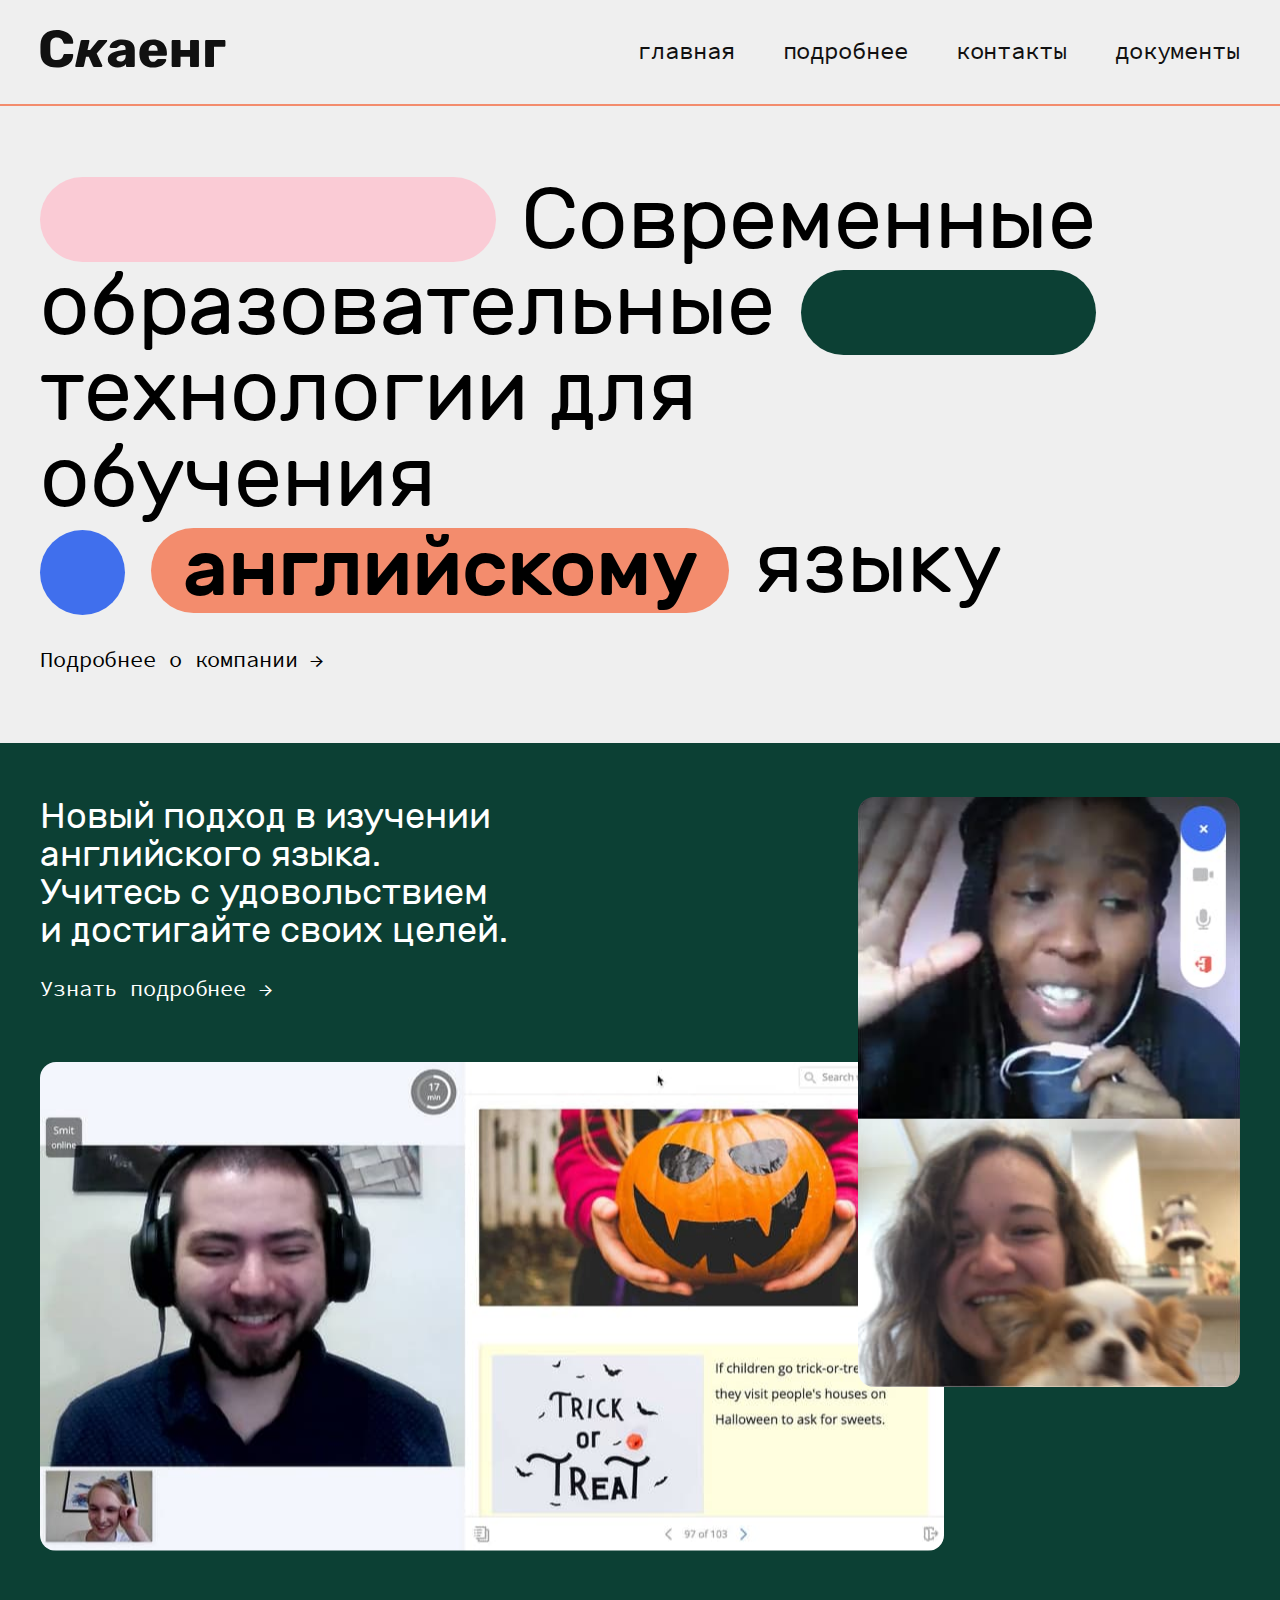
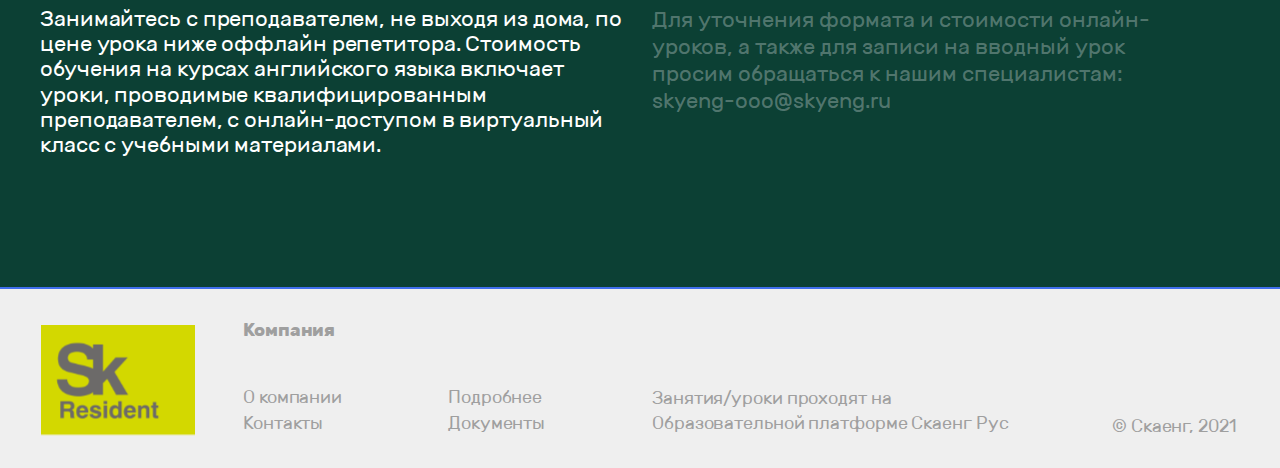
==== docs/index.html @ feb48f85 "all done" ====
<!DOCTYPE html>
<html lang="ru">
<head>
    <meta charset="UTF-8">
    <meta name="viewport" content="width=device-width, initial-scale=1.0">
    <title>О компании</title>
    <link rel="stylesheet" href="css/style.min.css">
    <script defer src="js/main.min.js"></script>
</head>
<body>

    <!-- Header -->
    <header class="header header-hidden">
        
        <!-- Container max-width: 1200px; -->
        <div class="container">

            <div class="burger-menu">
                <div class="burger-menu__lines">
                    <span></span>
                </div>
            </div>

            <!-- Company logo -->
            <div class="logo">
                <a href="#">
                    <img src="images/logo.svg" alt="Скайенг">
                </a>
            </div>

            <!-- Main menu -->
            <nav class="menu">
                <ul class="menu--list">
                    <li class="menu--list__item"><a href="#">главная</a></li>
                    <li class="menu--list__item"><a href="more-details.html">подробнее</a></li>
                    <li class="menu--list__item"><a href="contacts.html">контакты</a></li>
                    <li class="menu--list__item"><a href="documents.html">документы</a></li>
                </ul>
                <div class="close-menu">
                    <button>закрыть</button>
                </div>
            </nav>

        </div>

    </header>
    <!-- Header END -->

    <main>

        
        <!-- Company slogan section -->
        <section class="company-slogan">
            <div class="container">
                <div class="company-slogan__label">
                    <span class="label-block rect-pink"></span>
                    <span class="label-text" id="text-span-1">Современные</span>
                    <span class="label-text" id="text-span-2">образовате&shy;льные</span>
                    <span class="label-block rect-green"></span>
                    <span class="label-text" id="text-span-3">технологии для обучения</span>
                    <span class="label-block circle-blue"></span>
                    <span class="label-block rect-orange">английскому</span>
                    <span class="label-text" id="text-span-4">языку</span>
                </div>
                <div class="link-wrapper">
                    <a href="#" class="popup-link">Подробнее о компании →</a>
                </div>
            </div>
            <div class="popup popup-hide">
                <div class="popup-inner">
                    <button class="popup-close">&#10005;</button>
                    <div class="popup-titile">О комп<span>а</span>нии</div>
                    <div class="popup-text">
                        Наша компания занимается разработкой высокотехноло&shy;гичных инструментов для обучения
                        английскому языку. Мы учитываем навыки ученика и составляем персональную
                        образовательную траекторию.
                    </div>
                </div>
            </div>
        </section>
        <!-- Company slogan section  END-->

        <!-- New approach -->
        <section class="new-approach"> 
            <div class="container">
                <div class="new-approach__content-wrapper">
                    <div class="section-label">
                        <h2 class="section-label__title">
                            Новый подход в изучении английского языка.
                            Учитесь с удовольствием 
                            и достигайте своих целей.
                        </h2>
                        <div class="link-wrapper">
                            <a href="more-details.html">Узнать подробнее →</a>
                        </div>
                    </div>
                    <div class="new-approach__img-wrapper">
                        <img src="images/home-img_1.jpg" alt="img">
                    </div>
                    <div class="new-approach__img-wrapper">
                        <img src="images/home-img_2.jpg" alt="img">
                    </div>
                    <div class="new-approach__text-block">
                        Занимайтесь с преподавателем, не выходя 
                        из дома, по цене урока ниже оффлайн репетитора. Стоимость обучения на курсах английского языка включает уроки, проводимые квалифицированным преподавателем, с онлайн-доступом в виртуальный класс с учебными материалами.
                    </div>
                    <div class="new-approach__text-block">
                        Для уточнения формата и стоимости онлайн-
                        уроков, а также для записи на вводный урок просим обращаться к нашим специалистам: skyeng-ooo@skyeng.ru
                    </div>
                </div>
            </div>
        </section>
        <!-- New approach END-->

    </main> 
    
    <footer class="footer">
        <div class="container">
            <div class="footer__inner">
                <div class="footer-logo">
                    <a href=" https://sk.ru/">
                        <div class="footer-logo__img">
                            <img src="images/sk.svg" alt="SK">
                        </div>
                    </a>
                    <span class="footer-logo__text">© Скаенг, 2021</span>
                </div>

                <div class="footer-menu">
                    <span class="footer-menu__title">Компания</span>
                    <ul class="footer-menu__menu">
                        <li class="footer-menu__item"><a href="#">О компании</a></li>
                        <li class="footer-menu__item"><a href="more-details.html">Подробнее</a></li>
                        <li class="footer-menu__item"><a href="contacts.html">Контакты</a></li>
                        <li class="footer-menu__item"><a href="documents.html">Документы</a></li>
                    </ul>
                </div>

                <div class="footer__leasons">
                    Занятия/уроки проходят на Образовательной платформе
                    <a href="#">Скаенг Рус</a>
                </div>

                <div class="footer__logo-license">© Скаенг, 2021</div>

            </div>
        </div>
    </footer>

</body>
</html>
---- docs/css/style.min.css ----
@font-face{font-family:"Roboto";src:url(../fonts/Roboto-Regular.ttf),url(../fonts/Roboto-Regular.woff2),url(../fonts/Roboto-Regular.ttf);font-weight:normal;font-display:swap;font-style:normal}@font-face{font-family:"Roboto";src:url(../fonts/Roboto-Bold.ttf),url(../fonts/Roboto-Bold.woff2),url(../fonts/Roboto-Bold.ttf);font-weight:bold;font-display:swap;font-style:normal}@font-face{font-family:"Rubik";src:url(../fonts/Rubik-Regular.woff),url(../fonts/Rubik-Regular.woff2),url(../fonts/Rubik-Regular.ttf);font-weight:normal;font-display:swap;font-style:normal}@font-face{font-family:"Rubik";src:url(../fonts/Rubik-Bold.woff),url(../fonts/Rubik-Bold.woff2),url(../fonts/Rubik-Bold.ttf);font-weight:bold;font-display:swap;font-style:normal}@font-face{font-family:"Rubik-BoldItalic";src:url(../fonts/Rubik-BoldItalic.woff),url(../fonts/Rubik-BoldItalic.woff2),url(../fonts/Rubik-BoldItalic.ttf);font-weight:bold;font-style:italic;font-display:swap}@font-face{font-family:"Rubik";src:url(../fonts/Rubik-Medium.woff),url(../fonts/Rubik-Medium.woff2),url(../fonts/Rubik-Medium.ttf);font-weight:500;font-display:swap;font-style:normal}@font-face{font-family:"Source Code Pro";src:url(../fonts/SourceCodePro-Regular.woff),url(../fonts/SourceCodePro-Regular.woff2),url(../fonts/SourceCodePro-Regular.ttf);font-weight:normal;font-display:swap;font-style:normal}@font-face{font-family:"Source Code Pro";src:url(../fonts/SourceCodePro-Bold.woff),url(../fonts/SourceCodePro-Bold.woff2),url(../fonts/SourceCodePro-Bold.ttf);font-weight:bold;font-display:swap;font-style:normal}.mfp-bg{top:0;left:0;width:100%;height:100%;z-index:1042;overflow:hidden;position:fixed;background:#0b0b0b;opacity:0.8}.mfp-wrap{top:0;left:0;width:100%;height:100%;z-index:1043;position:fixed;outline:none !important;-webkit-backface-visibility:hidden}.mfp-container{text-align:center;position:absolute;width:100%;height:100%;left:0;top:0;padding:0 8px;-webkit-box-sizing:border-box;box-sizing:border-box}.mfp-container:before{content:'';display:inline-block;height:100%;vertical-align:middle}.mfp-align-top .mfp-container:before{display:none}.mfp-content{position:relative;display:inline-block;vertical-align:middle;margin:0 auto;text-align:left;z-index:1045}.mfp-inline-holder .mfp-content,.mfp-ajax-holder .mfp-content{width:100%;cursor:auto}.mfp-ajax-cur{cursor:progress}.mfp-zoom-out-cur,.mfp-zoom-out-cur .mfp-image-holder .mfp-close{cursor:-webkit-zoom-out;cursor:zoom-out}.mfp-zoom{cursor:pointer;cursor:-webkit-zoom-in;cursor:zoom-in}.mfp-auto-cursor .mfp-content{cursor:auto}.mfp-close,.mfp-arrow,.mfp-preloader,.mfp-counter{-webkit-user-select:none;-moz-user-select:none;-ms-user-select:none;user-select:none}.mfp-loading.mfp-figure{display:none}.mfp-hide{display:none !important}.mfp-preloader{color:#CCC;position:absolute;top:50%;width:auto;text-align:center;margin-top:-0.8em;left:8px;right:8px;z-index:1044}.mfp-preloader a{color:#CCC}.mfp-preloader a:hover{color:#FFF}.mfp-s-ready .mfp-preloader{display:none}.mfp-s-error .mfp-content{display:none}button.mfp-close,button.mfp-arrow{overflow:visible;cursor:pointer;background:transparent;border:0;-webkit-appearance:none;display:block;outline:none;padding:0;z-index:1046;-webkit-box-shadow:none;box-shadow:none;-ms-touch-action:manipulation;touch-action:manipulation}button::-moz-focus-inner{padding:0;border:0}.mfp-close{width:44px;height:44px;line-height:44px;position:absolute;right:0;top:0;text-decoration:none;text-align:center;opacity:0.65;padding:0 0 18px 10px;color:#FFF;font-style:normal;font-size:28px;font-family:Arial, Baskerville, monospace}.mfp-close:hover,.mfp-close:focus{opacity:1}.mfp-close:active{top:1px}.mfp-close-btn-in .mfp-close{color:#333}.mfp-image-holder .mfp-close,.mfp-iframe-holder .mfp-close{color:#FFF;right:-6px;text-align:right;padding-right:6px;width:100%}.mfp-counter{position:absolute;top:0;right:0;color:#CCC;font-size:12px;line-height:18px;white-space:nowrap}.mfp-arrow{position:absolute;opacity:0.65;margin:0;top:50%;margin-top:-55px;padding:0;width:90px;height:110px;-webkit-tap-highlight-color:transparent}.mfp-arrow:active{margin-top:-54px}.mfp-arrow:hover,.mfp-arrow:focus{opacity:1}.mfp-arrow:before,.mfp-arrow:after{content:'';display:block;width:0;height:0;position:absolute;left:0;top:0;margin-top:35px;margin-left:35px;border:medium inset transparent}.mfp-arrow:after{border-top-width:13px;border-bottom-width:13px;top:8px}.mfp-arrow:before{border-top-width:21px;border-bottom-width:21px;opacity:0.7}.mfp-arrow-left{left:0}.mfp-arrow-left:after{border-right:17px solid #FFF;margin-left:31px}.mfp-arrow-left:before{margin-left:25px;border-right:27px solid #3F3F3F}.mfp-arrow-right{right:0}.mfp-arrow-right:after{border-left:17px solid #FFF;margin-left:39px}.mfp-arrow-right:before{border-left:27px solid #3F3F3F}.mfp-iframe-holder{padding-top:40px;padding-bottom:40px}.mfp-iframe-holder .mfp-content{line-height:0;width:100%;max-width:900px}.mfp-iframe-holder .mfp-close{top:-40px}.mfp-iframe-scaler{width:100%;height:0;overflow:hidden;padding-top:56.25%}.mfp-iframe-scaler iframe{position:absolute;display:block;top:0;left:0;width:100%;height:100%;-webkit-box-shadow:0 0 8px rgba(0,0,0,0.6);box-shadow:0 0 8px rgba(0,0,0,0.6);background:#000}img.mfp-img{width:auto;max-width:100%;height:auto;display:block;line-height:0;-webkit-box-sizing:border-box;box-sizing:border-box;padding:40px 0 40px;margin:0 auto}.mfp-figure{line-height:0}.mfp-figure:after{content:'';position:absolute;left:0;top:40px;bottom:40px;display:block;right:0;width:auto;height:auto;z-index:-1;-webkit-box-shadow:0 0 8px rgba(0,0,0,0.6);box-shadow:0 0 8px rgba(0,0,0,0.6);background:#444}.mfp-figure small{color:#BDBDBD;display:block;font-size:12px;line-height:14px}.mfp-figure figure{margin:0}.mfp-bottom-bar{margin-top:-36px;position:absolute;top:100%;left:0;width:100%;cursor:auto}.mfp-title{text-align:left;line-height:18px;color:#F3F3F3;word-wrap:break-word;padding-right:36px}.mfp-image-holder .mfp-content{max-width:100%}.mfp-gallery .mfp-image-holder .mfp-figure{cursor:pointer}@media screen and (max-width: 800px) and (orientation: landscape), screen and (max-height: 300px){.mfp-img-mobile .mfp-image-holder{padding-left:0;padding-right:0}.mfp-img-mobile img.mfp-img{padding:0}.mfp-img-mobile .mfp-figure:after{top:0;bottom:0}.mfp-img-mobile .mfp-figure small{display:inline;margin-left:5px}.mfp-img-mobile .mfp-bottom-bar{background:rgba(0,0,0,0.6);bottom:0;margin:0;top:auto;padding:3px 5px;position:fixed;-webkit-box-sizing:border-box;box-sizing:border-box}.mfp-img-mobile .mfp-bottom-bar:empty{padding:0}.mfp-img-mobile .mfp-counter{right:5px;top:3px}.mfp-img-mobile .mfp-close{top:0;right:0;width:35px;height:35px;line-height:35px;background:rgba(0,0,0,0.6);position:fixed;text-align:center;padding:0}}@media all and (max-width: 900px){.mfp-arrow{-webkit-transform:scale(0.75);-ms-transform:scale(0.75);transform:scale(0.75)}.mfp-arrow-left{-webkit-transform-origin:0;-ms-transform-origin:0;transform-origin:0}.mfp-arrow-right{-webkit-transform-origin:100%;-ms-transform-origin:100%;transform-origin:100%}.mfp-container{padding-left:6px;padding-right:6px}}*,html,body{-webkit-box-sizing:border-box;box-sizing:border-box}body{margin:0;padding:0;font-family:"Rubik",sans-serif;font-weight:normal;font-size:22px;background-color:#EFEFEF}@media (max-width: 719px){body{font-size:18px}}h1,h2,h3,h4,h5,h6{margin:0;padding:0}a{text-decoration:none}ul,li{margin:0;padding:0;list-style-type:none}p{margin:0;padding:0}.container{width:100%;max-width:1200px;height:auto;margin:0 auto}@media (max-width: 719px){.container{max-width:340px;margin:0 auto}}@media (max-width: 1250px){.container{width:95%}}.link-wrapper a{font-family:"Source Code Pro",monospace;font-size:22px;line-height:106%;letter-spacing:-0.120733px;-webkit-font-feature-settings:'pnum' on, 'lnum' on;font-feature-settings:'pnum' on, 'lnum' on;color:#000}@media (max-width: 719px){.link-wrapper a{font-size:18px}}.section-label h2{font-weight:normal;font-size:36px;line-height:106%;letter-spacing:-0.1px}@media (max-width: 719px){.section-label h2{font-size:26px;line-height:110%}}.header{width:100%;height:106px;color:#111;border-bottom:2px solid #F38C6D;position:-webkit-sticky;position:sticky;top:0;left:0;background-color:#EFEFEF;z-index:1000;display:-webkit-box;display:-ms-flexbox;display:flex;-ms-flex-wrap:wrap;flex-wrap:wrap;-webkit-box-orient:horizontal;-webkit-box-direction:normal;-ms-flex-direction:row;flex-direction:row;-webkit-box-pack:justify;-ms-flex-pack:justify;justify-content:space-between;-webkit-box-align:center;-ms-flex-align:center;align-items:center}@media (max-width: 719px){.header{height:62px}}.header .container{display:-webkit-box;display:-ms-flexbox;display:flex;-ms-flex-wrap:wrap;flex-wrap:wrap;-webkit-box-orient:horizontal;-webkit-box-direction:normal;-ms-flex-direction:row;flex-direction:row;-webkit-box-pack:justify;-ms-flex-pack:justify;justify-content:space-between;-webkit-box-align:center;-ms-flex-align:center;align-items:center}@media (max-width: 719px){.header .container{-webkit-box-pack:start;-ms-flex-pack:start;justify-content:flex-start}}@media (max-width: 719px){.header-hidden{overflow:hidden}}.logo{width:186px}@media (max-width: 719px){.logo{width:148px}}.logo a img{width:186px}@media (max-width: 719px){.logo a img{width:148px}}.menu{display:block}@media (max-width: 719px){.menu{width:100vw;height:calc(100vh - 62px);padding:22px 14px;background-color:#406FED;position:fixed;top:62px;left:0;-webkit-transform:translateX(150%);-ms-transform:translateX(150%);transform:translateX(150%);-webkit-transition:all 0.2s ease-in-out;-o-transition:all 0.2s ease-in-out;transition:all 0.2s ease-in-out;display:-webkit-box;display:-ms-flexbox;display:flex;-ms-flex-wrap:wrap;flex-wrap:wrap;-webkit-box-orient:vertical;-webkit-box-direction:normal;-ms-flex-direction:column;flex-direction:column;-webkit-box-pack:justify;-ms-flex-pack:justify;justify-content:space-between;-webkit-box-align:center;-ms-flex-align:center;align-items:center;-webkit-box-align:start;-ms-flex-align:start;align-items:flex-start}}.menu a{padding:0 24px;font-family:"Source Code Pro",monospace;font-size:24px;line-height:106%;letter-spacing:-0.1px;color:#111}@media (max-width: 719px){.menu a{display:block;width:100%;padding:8px 48px;font-size:26px;color:#FFFFFF}}.show-menu{-webkit-transform:translateX(0);-ms-transform:translateX(0);transform:translateX(0);-webkit-transition:all 0.2s ease-in-out;-o-transition:all 0.2s ease-in-out;transition:all 0.2s ease-in-out}.menu--list{display:-webkit-box;display:-ms-flexbox;display:flex;-ms-flex-wrap:wrap;flex-wrap:wrap;-webkit-box-orient:horizontal;-webkit-box-direction:normal;-ms-flex-direction:row;flex-direction:row;-webkit-box-pack:justify;-ms-flex-pack:justify;justify-content:space-between;-webkit-box-align:center;-ms-flex-align:center;align-items:center}@media (max-width: 719px){.menu--list{width:100%;display:-webkit-box;display:-ms-flexbox;display:flex;-ms-flex-wrap:wrap;flex-wrap:wrap;-webkit-box-orient:vertical;-webkit-box-direction:normal;-ms-flex-direction:column;flex-direction:column;-webkit-box-pack:justify;-ms-flex-pack:justify;justify-content:space-between;-webkit-box-align:center;-ms-flex-align:center;align-items:center;-webkit-box-align:start;-ms-flex-align:start;align-items:flex-start}}@media (max-width: 719px){.menu--list__item{width:100%;margin:8px 0}}@media (min-width: 720px){.menu--list__item:first-child a{padding-left:0}}@media (min-width: 720px){.menu--list__item:last-child a{padding-right:0}}.burger-menu{display:none;position:relative;cursor:pointer}@media (max-width: 719px){.burger-menu{display:block;width:45px;height:45px;margin-right:10px;margin-left:-10px}}.burger-menu__lines{width:32px;height:3px;position:absolute;top:50%;left:50%;-webkit-transform:translate(-50%, -50%);-ms-transform:translate(-50%, -50%);transform:translate(-50%, -50%)}.burger-menu__lines span{display:block;width:32px;height:3px;background-color:#111;position:relative}.burger-menu__lines span::before,.burger-menu__lines span::after{content:'';width:32px;height:3px;background-color:#111;position:absolute}.burger-menu__lines span::before{top:8px}.burger-menu__lines span::after{bottom:8px}.burger-menu_close .burger-menu__lines span{height:0}.burger-menu_close .burger-menu__lines span::before{top:-3px;-webkit-transform:translateY(50%) rotate(45deg);-ms-transform:translateY(50%) rotate(45deg);transform:translateY(50%) rotate(45deg)}.burger-menu_close .burger-menu__lines span::after{bottom:0;-webkit-transform:translateY(50%) rotate(-45deg);-ms-transform:translateY(50%) rotate(-45deg);transform:translateY(50%) rotate(-45deg)}.close-menu{display:none}@media (max-width: 719px){.close-menu{display:block;width:100%}}.close-menu button{display:block;margin:0 auto;width:340px;height:60px;background-color:#FACBD5;color:#000;border:none;border-radius:36px;font-family:"Source Code Pro",monospace;font-size:26px;line-height:106%}.company-slogan{width:100%;margin-top:70px;position:relative}@media (max-width: 719px){.company-slogan{margin-top:28px}}.company-slogan .link-wrapper{margin-top:40px}@media (max-width: 719px){.company-slogan .link-wrapper{margin-top:18px}}.company-slogan__label{max-width:1070px;display:-webkit-box;display:-ms-flexbox;display:flex;-ms-flex-wrap:wrap;flex-wrap:wrap;-webkit-box-orient:horizontal;-webkit-box-direction:normal;-ms-flex-direction:row;flex-direction:row;-webkit-box-pack:justify;-ms-flex-pack:justify;justify-content:space-between;-webkit-box-align:center;-ms-flex-align:center;align-items:center}@media (max-width: 719px){.company-slogan__label{max-width:100%;margin:0 auto}}.company-slogan__label span{font-size:86px;line-height:100%;letter-spacing:-0.179375px;color:#000}@media (max-width: 719px){.company-slogan__label span{font-size:48px;line-height:49px}}.label-block{height:85px;border-radius:46px}@media (max-width: 719px){.label-block{height:52px;border:36px}}@media (max-width: 719px){#text-span-1{-webkit-box-ordinal-group:1;-ms-flex-order:0;order:0}}@media (max-width: 719px){#text-span-2{-webkit-box-ordinal-group:2;-ms-flex-order:1;order:1}}@media (max-width: 719px){#text-span-3{-webkit-box-ordinal-group:4;-ms-flex-order:3;order:3}}@media (max-width: 719px){#text-span-4{margin-right:147px;margin-top:10px;-webkit-box-ordinal-group:7;-ms-flex-order:6;order:6}}.rect-pink{width:456px;background-color:#FACBD5}@media (max-width: 719px){.rect-pink{width:165px;margin-top:-52px;margin-bottom:-12px;margin-left:150px;-webkit-box-ordinal-group:3;-ms-flex-order:2;order:2}}.rect-green{width:295px;margin-right:14px;margin-bottom:-14px;background-color:#0C4034}@media (max-width: 719px){.rect-green{display:none}}.circle-blue{width:85px;margin-bottom:-18px;background-color:#406FED}@media (max-width: 719px){.circle-blue{width:52px;margin-top:20px;margin-left:-4px;margin-bottom:0;-webkit-box-ordinal-group:6;-ms-flex-order:5;order:5}}.label-block.rect-orange{width:578px;margin-bottom:-14px;padding-left:32px;background-color:#F38C6D;font-weight:500;font-size:80px;line-height:100%;letter-spacing:-1px}@media (max-width: 719px){.label-block.rect-orange{width:319px;margin-top:10px;padding-left:14px;font-size:44px;letter-spacing:-0.179375px;-webkit-box-ordinal-group:5;-ms-flex-order:4;order:4}}.label-text:nth-child(2){margin-right:14px}@media (max-width: 719px){.label-text:nth-child(2){margin-right:0}}.label-text:last-child{margin-right:108px}@media (max-width: 719px){.label-text:last-child{margin-right:0}}.new-approach{margin-top:70px;padding-top:54px;padding-bottom:130px;background-color:#0C4034;color:#fff;position:relative;overflow:hidden}@media (max-width: 719px){.new-approach{margin-top:60px;padding-top:500px;padding-bottom:82px}}.new-approach__content-wrapper{display:-webkit-box;display:-ms-flexbox;display:flex;-ms-flex-wrap:wrap;flex-wrap:wrap;-webkit-box-orient:horizontal;-webkit-box-direction:normal;-ms-flex-direction:row;flex-direction:row;-webkit-box-pack:justify;-ms-flex-pack:justify;justify-content:space-between;-webkit-box-align:center;-ms-flex-align:center;align-items:center;-webkit-box-align:start;-ms-flex-align:start;align-items:flex-start}.new-approach .link-wrapper{margin-top:25px}@media (max-width: 719px){.new-approach .link-wrapper{margin-top:22px}}.new-approach .link-wrapper a{color:#fff}.new-approach__img-wrapper{margin-top:60px;border-radius:16px}.new-approach__img-wrapper:nth-child(2){position:relative;width:904px;height:489px;overflow:hidden}.new-approach__img-wrapper:nth-child(2) img{width:904px;height:489px;position:absolute;top:50%;left:50%;-webkit-transform:translate(-50%, -50%);-ms-transform:translate(-50%, -50%);transform:translate(-50%, -50%);-o-object-fit:cover;object-fit:cover}@media (max-width: 719px){.new-approach__img-wrapper:nth-child(2){position:relative;width:100%;height:395px;overflow:hidden;margin-top:50px;position:absolute;top:0;left:0;border-radius:0;overflow:hidden;overflow-x:scroll}.new-approach__img-wrapper:nth-child(2) img{width:100%;height:395px;position:absolute;top:50%;left:50%;-webkit-transform:translate(-50%, -50%);-ms-transform:translate(-50%, -50%);transform:translate(-50%, -50%);-o-object-fit:cover;object-fit:cover}.new-approach__img-wrapper:nth-child(2) img{width:730px;margin:0 14px;border-radius:16px;left:0;-webkit-transform:translate(0, -50%);-ms-transform:translate(0, -50%);transform:translate(0, -50%)}}.new-approach__img-wrapper:nth-child(3){position:relative;width:382px;height:590px;overflow:hidden;margin-top:-754px;margin-left:818px}.new-approach__img-wrapper:nth-child(3) img{width:382px;height:590px;position:absolute;top:50%;left:50%;-webkit-transform:translate(-50%, -50%);-ms-transform:translate(-50%, -50%);transform:translate(-50%, -50%);-o-object-fit:cover;object-fit:cover}@media (max-width: 719px){.new-approach__img-wrapper:nth-child(3){position:relative;width:338px;height:518px;overflow:hidden;margin:0;margin-top:60px}.new-approach__img-wrapper:nth-child(3) img{width:338px;height:518px;position:absolute;top:50%;left:50%;-webkit-transform:translate(-50%, -50%);-ms-transform:translate(-50%, -50%);transform:translate(-50%, -50%);-o-object-fit:cover;object-fit:cover}}.new-approach__text-block{margin-top:55px}@media (max-width: 719px){.new-approach__text-block{margin-top:48px}}.new-approach__text-block:nth-child(4){width:100%;max-width:588px;line-height:115%;letter-spacing:-0.1px}.new-approach__text-block:last-child{width:100%;max-width:546px;margin-right:42px;color:rgba(255,255,255,0.3)}@media (max-width: 719px){.new-approach__text-block:last-child{width:98%;margin:0;margin-top:22px}}.new-approach .section-label{width:100%;max-width:470px}.study-rules{width:100%;margin-bottom:68px;position:relative;font-family:"Roboto", sans-serif}@media (max-width: 719px){.study-rules{margin-bottom:54px}}.study-rules__img-wrapp{display:none}@media (max-width: 719px){.study-rules__img-wrapp{display:block;position:absolute;top:120px;right:0;z-index:10}}.study-rules__img-wrapp .study-rules__img{position:relative;width:354px;height:530px;overflow:hidden}.study-rules__img-wrapp .study-rules__img img{width:354px;height:530px;position:absolute;top:50%;left:50%;-webkit-transform:translate(-50%, -50%);-ms-transform:translate(-50%, -50%);transform:translate(-50%, -50%);-o-object-fit:cover;object-fit:cover}.study-rules__blue-block{width:100%;height:665px;position:absolute;top:0;left:0;background-color:#406FED;z-index:-1}@media (max-width: 719px){.study-rules__blue-block{height:560px}}.study-rules__title{font-family:"Rubik",sans-serif;font-size:64px;font-weight:normal;line-height:106%;letter-spacing:-1.5px;color:#FFFFFF;padding-top:93px;margin-bottom:70px}@media (max-width: 719px){.study-rules__title{max-width:264px;font-size:40px;padding-top:45px;margin-bottom:232px}}.study-rules__step{width:955px;height:235px;padding:52px 97px;background-color:#FFFFFF;border-radius:138px;margin-top:41px}@media (max-width: 1250px){.study-rules__step{width:auto}}@media (max-width: 719px){.study-rules__step{width:100%;height:auto;padding:27px 30px;padding-bottom:37px;border-radius:14px;margin-top:19px}}.study-rules .step-title{max-width:400px;margin-bottom:20px;font-size:30px;font-weight:bold;line-height:100%;color:#000}@media (max-width: 719px){.study-rules .step-title{width:100%;max-width:275px;margin-bottom:20px;font-size:26px;line-height:100%}}.study-rules .step-descr{max-width:388px;font-size:22px;line-height:115%;color:#000}@media (max-width: 719px){.study-rules .step-descr{width:100%;font-size:18px;line-height:115%}}.study-rules__inner{position:relative}.study-rules__inner .study-rules__image-block{position:absolute;top:-192px;left:330px}@media (max-width: 1250px){.study-rules__inner .study-rules__image-block{top:-12vw;left:26vw}}@media (max-width: 719px){.study-rules__inner .study-rules__image-block{display:none}}.study-rules__inner .study-rules__image{position:relative;width:828px;height:892px;overflow:hidden}.study-rules__inner .study-rules__image img{width:828px;height:892px;position:absolute;top:50%;left:50%;-webkit-transform:translate(-50%, -50%);-ms-transform:translate(-50%, -50%);transform:translate(-50%, -50%);-o-object-fit:cover;object-fit:cover}@media (max-width: 1250px){.study-rules__inner .study-rules__image{position:relative;width:66vw;height:66vw;overflow:hidden}.study-rules__inner .study-rules__image img{width:66vw;height:66vw;position:absolute;top:50%;left:50%;-webkit-transform:translate(-50%, -50%);-ms-transform:translate(-50%, -50%);transform:translate(-50%, -50%);-o-object-fit:cover;object-fit:cover}}@media (max-width: 719px){.study-rules__inner .study-rules__image{position:relative;width:446px;height:667px;overflow:hidden}.study-rules__inner .study-rules__image img{width:446px;height:667px;position:absolute;top:50%;left:50%;-webkit-transform:translate(-50%, -50%);-ms-transform:translate(-50%, -50%);transform:translate(-50%, -50%);-o-object-fit:cover;object-fit:cover}}@media (max-width: 719px){.study-rules__first-steps .study-rules__step:first-child{padding-top:108px;padding-bottom:29px}}@media (max-width: 719px){.study-rules__first-steps .study-rules__step:first-child .step-title{width:90%}}@media (max-width: 719px){.study-rules__first-steps .study-rules__step:last-child{padding-bottom:40px}}@media (max-width: 719px){.study-rules__first-steps .study-rules__step:last-child .step-title{margin-bottom:34px}}@media (max-width: 719px){.study-rules__first-steps .study-rules__step:last-child .step-descr{width:90%}}.study-rules__last-steps{display:-webkit-box;display:-ms-flexbox;display:flex;-ms-flex-wrap:wrap;flex-wrap:wrap;-webkit-box-orient:horizontal;-webkit-box-direction:normal;-ms-flex-direction:row;flex-direction:row;-webkit-box-pack:justify;-ms-flex-pack:justify;justify-content:space-between;-webkit-box-align:center;-ms-flex-align:center;align-items:center}@media (max-width: 719px){.study-rules__last-steps{display:block}}.study-rules__last-steps .study-rules__step{width:692px;height:296px;border-radius:21px 0 0 21px}@media (max-width: 719px){.study-rules__last-steps .study-rules__step{width:100%;height:auto;padding:27px 30px;border-radius:14px;margin-top:19px}}@media (max-width: 719px){.study-rules__last-steps .study-rules__step:first-child{padding-left:26px;padding-right:0;padding-bottom:44px}}@media (max-width: 719px){.study-rules__last-steps .study-rules__step:first-child .step-title{margin-bottom:33px}}@media (max-width: 719px){.study-rules__last-steps .study-rules__step:first-child .step-descr{width:100%}}.study-rules__last-steps .study-rules__step:last-child{width:508px;border-radius:0 21px 21px 0;z-index:10}@media (max-width: 719px){.study-rules__last-steps .study-rules__step:last-child{width:100%;height:auto;padding:27px 30px;border-radius:14px;margin-top:19px;padding-bottom:38px}}@media (max-width: 719px){.study-rules__last-steps .study-rules__step:last-child .step-title{margin-bottom:33px}}.study-rules__last-steps .study-rules__step:last-child .step-descr{width:325px}@media (max-width: 719px){.study-rules__last-steps .study-rules__step:last-child .step-descr{width:95%;font-size:18px;line-height:115%}}.study-rules__last-steps .step-descr{max-width:465px}.contacts{width:100%;margin-top:73px}@media (max-width: 719px){.contacts{margin-top:10px}}.contacts .contacts-label{font-size:72px;font-weight:normal;line-height:100%;letter-spacing:-0.179375px;color:#000}@media (max-width: 719px){.contacts .contacts-label{font-size:48px;line-height:49px}}.contacts .circle-blue{display:inline-block;width:85px;height:85px;border-radius:50%;background-color:#406FED;margin-right:25px}@media (max-width: 719px){.contacts .circle-blue{width:52px;height:52px;margin-bottom:-10px;margin-right:-8px;margin-left:-8px}}.contacts__inner{margin-top:75px;margin-bottom:118px;display:-webkit-box;display:-ms-flexbox;display:flex;-ms-flex-wrap:wrap;flex-wrap:wrap;-webkit-box-orient:horizontal;-webkit-box-direction:normal;-ms-flex-direction:row;flex-direction:row;-webkit-box-pack:justify;-ms-flex-pack:justify;justify-content:space-between;-webkit-box-align:center;-ms-flex-align:center;align-items:center;-webkit-box-align:end;-ms-flex-align:end;align-items:flex-end}@media (max-width: 719px){.contacts__inner{margin-top:52px;margin-bottom:48px}}.contacts__address{margin-bottom:10px;margin-right:11px;font-size:22px;line-height:106%;letter-spacing:-0.1px;color:#000}@media (max-width: 719px){.contacts__address{margin-top:18px;margin-left:-8px}}.contacts .address-title{font-weight:500;font-size:36px;line-height:106%;margin-bottom:13px}.contacts .address-address,.contacts .email,.contacts .email a{font-family:"Roboto", sans-serif}.contacts .email{margin-top:54px}@media (max-width: 719px){.contacts .email{margin-top:16px}}.contacts .email a{font-size:22px;line-height:106%;letter-spacing:-0.1px;color:#000}.contacts__cart{width:792px;height:402px;border-radius:29px;background-color:#E6E6E6;position:relative;overflow:hidden}@media (max-width: 719px){.contacts__cart{width:100%;height:370px}}.contacts__cart::before{content:'Скрин карты';font-weight:500;font-size:36px;line-height:106%;letter-spacing:-0.1px;color:rgba(0,0,0,0.15);position:absolute;left:42px;bottom:32px}.documents{width:100%;margin-top:73px;margin-bottom:165px}@media (max-width: 719px){.documents{margin-top:28px;margin-bottom:264px}}.documents__fiels{display:-webkit-box;display:-ms-flexbox;display:flex;-ms-flex-wrap:wrap;flex-wrap:wrap;-webkit-box-orient:vertical;-webkit-box-direction:normal;-ms-flex-direction:column;flex-direction:column;-webkit-box-pack:justify;-ms-flex-pack:justify;justify-content:space-between;-webkit-box-align:center;-ms-flex-align:center;align-items:center;-webkit-box-align:start;-ms-flex-align:start;align-items:flex-start;margin-top:26px}@media (max-width: 719px){.documents__fiels{margin-top:16px}}.documents__fiels a{font-size:24px;line-height:106%;letter-spacing:-0.1px;color:#000;margin-top:44px}@media (max-width: 719px){.documents__fiels a{margin-top:30px;font-size:22px;line-height:106%}}.document-title{font-size:72px;font-weight:normal;line-height:100%;letter-spacing:-0.179375px;color:#000}@media (max-width: 719px){.document-title{font-size:48px;line-height:49px}}.documents-page{width:100%}.popup{width:95%;max-width:588px;margin:0 auto;padding:32px 34px;position:absolute;right:25px;bottom:-220px;z-index:10;color:#FFFFFF;background-color:#406FED;border-radius:26px}@media (max-width: 719px){.popup{padding:33px 32px 50px 55px;left:0;right:0;bottom:40px}}.popup-inner{position:relative}.popup-close{font-size:24px;position:absolute;top:-10px;right:-10px;background-color:transparent;color:#fff;border:none;outline:none;cursor:pointer}@media (max-width: 719px){.popup-close{font-size:20px;top:-20px;right:-20px}}.popup-titile{font-weight:bold;font-size:36px;line-height:106%}@media (max-width: 719px){.popup-titile{font-size:24px;line-height:106%}}.popup-titile span{font-family:"Rubik-BoldItalic", sans-serif;font-weight:bold;font-style:italic}.popup-text{margin-top:42px;font-family:"Roboto", sans-serif;font-weight:normal;font-size:24px;line-height:120%}@media (max-width: 719px){.popup-text{margin-top:66px;font-size:18px}}.popup-hide{display:none}.footer{width:100%;padding:32px 0;font-size:18px;line-height:106%;letter-spacing:-0.1px;border-top:2px solid #406FED;color:#9F9F9F}@media (max-width: 719px){.footer{padding:27px 0 22px 0;font-size:16px;line-height:106%}}.footer a{font-size:18px;line-height:106%;letter-spacing:-0.1px;color:#9F9F9F}@media (max-width: 719px){.footer a{font-size:16px;line-height:106%}}.footer__inner{width:100%;display:-webkit-box;display:-ms-flexbox;display:flex;-ms-flex-wrap:wrap;flex-wrap:wrap;-webkit-box-orient:horizontal;-webkit-box-direction:normal;-ms-flex-direction:row;flex-direction:row;-webkit-box-pack:justify;-ms-flex-pack:justify;justify-content:space-between;-webkit-box-align:center;-ms-flex-align:center;align-items:center;-webkit-box-pack:start;-ms-flex-pack:start;justify-content:flex-start;-webkit-box-align:end;-ms-flex-align:end;align-items:flex-end}@media (max-width: 719px){.footer__inner{-webkit-box-pack:justify;-ms-flex-pack:justify;justify-content:space-between;-webkit-box-align:start;-ms-flex-align:start;align-items:flex-start}}.footer__leasons{width:390px;line-height:137.5%;margin-left:42px}@media (max-width: 719px){.footer__leasons{width:100%;margin-left:0;margin-bottom:33px;line-height:106%;-webkit-box-ordinal-group:2;-ms-flex-order:1;order:1}}.footer__logo-license{margin-left:70px}@media (max-width: 719px){.footer__logo-license{display:none}}.footer-logo{width:155px;height:auto}@media (max-width: 719px){.footer-logo{width:auto;height:117px;display:-webkit-box;display:-ms-flexbox;display:flex;-ms-flex-wrap:wrap;flex-wrap:wrap;-webkit-box-orient:vertical;-webkit-box-direction:normal;-ms-flex-direction:column;flex-direction:column;-webkit-box-pack:justify;-ms-flex-pack:justify;justify-content:space-between;-webkit-box-align:center;-ms-flex-align:center;align-items:center;-webkit-box-ordinal-group:3;-ms-flex-order:2;order:2}}.footer-logo__img{position:relative;width:155px;height:111px;overflow:hidden}.footer-logo__img img{width:155px;height:111px;position:absolute;top:50%;left:50%;-webkit-transform:translate(-50%, -50%);-ms-transform:translate(-50%, -50%);transform:translate(-50%, -50%);-o-object-fit:cover;object-fit:cover}@media (max-width: 719px){.footer-logo__img{position:relative;width:112px;height:80px;overflow:hidden}.footer-logo__img img{width:112px;height:80px;position:absolute;top:50%;left:50%;-webkit-transform:translate(-50%, -50%);-ms-transform:translate(-50%, -50%);transform:translate(-50%, -50%);-o-object-fit:cover;object-fit:cover}}.footer-logo__text{display:none}@media (max-width: 719px){.footer-logo__text{display:block}}.footer-menu{width:367px;margin-left:48px}@media (max-width: 719px){.footer-menu{width:auto;margin-left:0;-webkit-box-ordinal-group:4;-ms-flex-order:3;order:3}}.footer-menu__title{display:block;font-weight:bold;margin-bottom:45px}@media (max-width: 719px){.footer-menu__title{margin-bottom:18px}}.footer-menu__menu{width:inherit;display:-webkit-box;display:-ms-flexbox;display:flex;-ms-flex-wrap:wrap;flex-wrap:wrap;-webkit-box-orient:horizontal;-webkit-box-direction:normal;-ms-flex-direction:row;flex-direction:row;-webkit-box-pack:justify;-ms-flex-pack:justify;justify-content:space-between;-webkit-box-align:center;-ms-flex-align:center;align-items:center}@media (max-width: 719px){.footer-menu__menu{display:-webkit-box;display:-ms-flexbox;display:flex;-ms-flex-wrap:wrap;flex-wrap:wrap;-webkit-box-orient:vertical;-webkit-box-direction:normal;-ms-flex-direction:column;flex-direction:column;-webkit-box-pack:justify;-ms-flex-pack:justify;justify-content:space-between;-webkit-box-align:center;-ms-flex-align:center;align-items:center}}.footer-menu__item{width:162px;padding-right:42px;margin:3px 0}
/*# sourceMappingURL=[data-uri] */
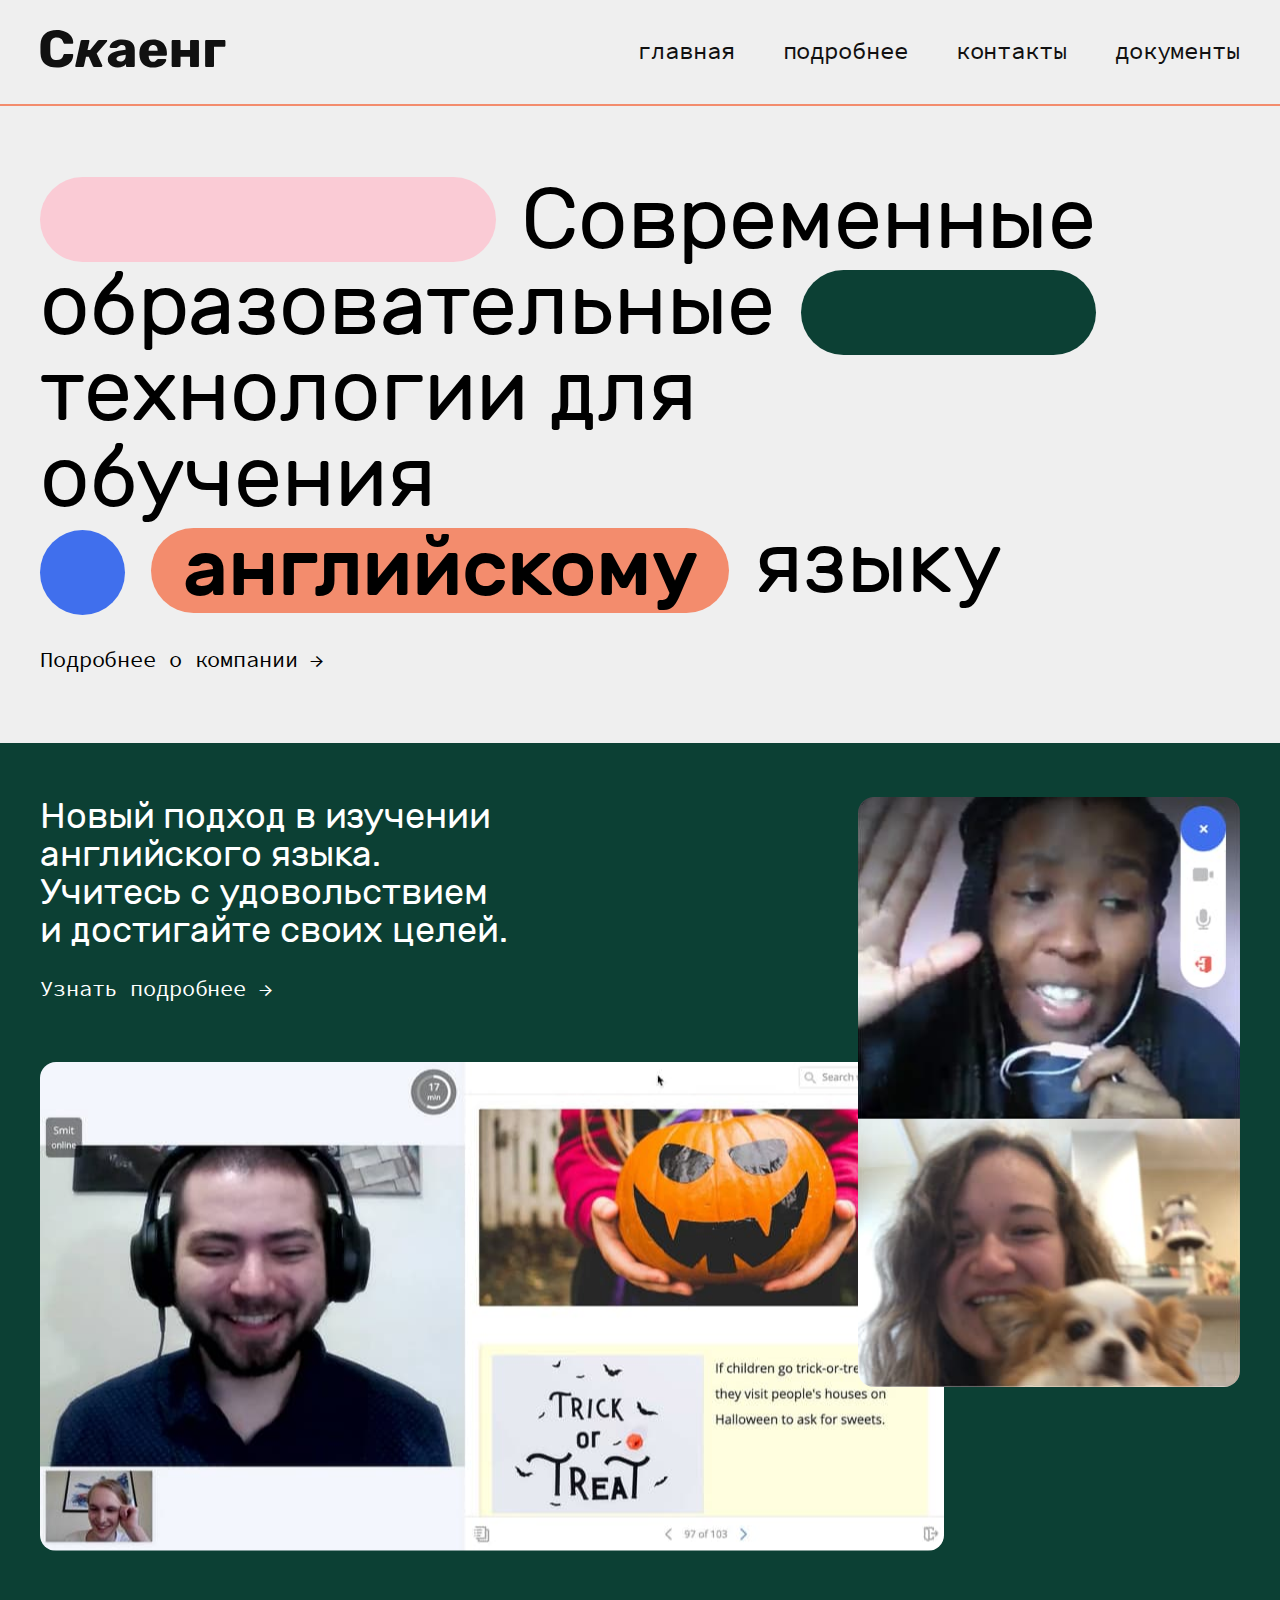
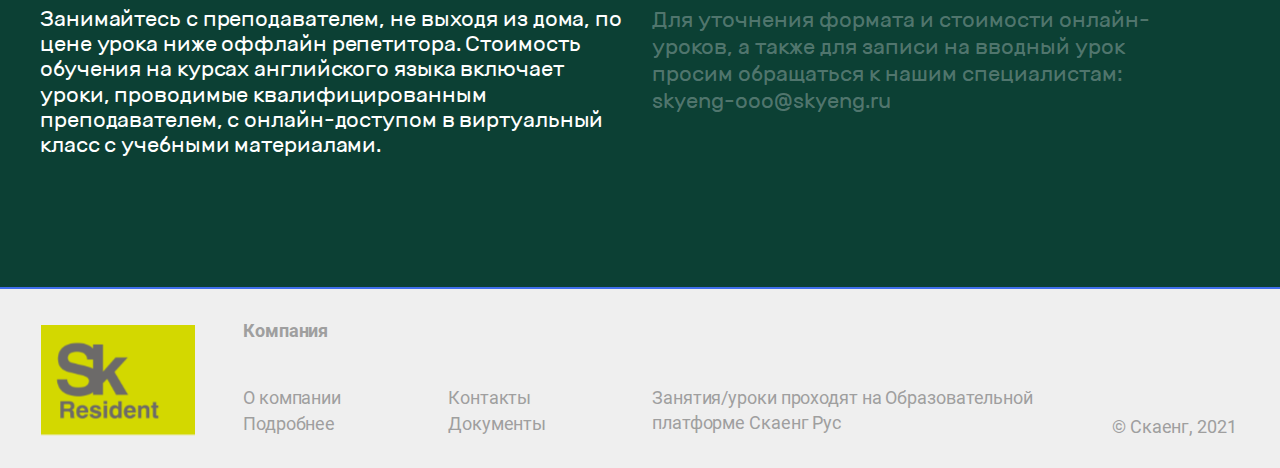
==== commit fb44b94e: "Шрифт, пробел" ====
--- a/docs/index.html
+++ b/docs/index.html
@@ -105,8 +105,7 @@
                         из дома, по цене урока ниже оффлайн репетитора. Стоимость обучения на курсах английского языка включает уроки, проводимые квалифицированным преподавателем, с онлайн-доступом в виртуальный класс с учебными материалами.
                     </div>
                     <div class="new-approach__text-block">
-                        Для уточнения формата и стоимости онлайн-
-                        уроков, а также для записи на вводный урок просим обращаться к нашим специалистам: skyeng-ooo@skyeng.ru
+                        Для уточнения формата и стоимости онлайн-уроков, а также для записи на вводный урок просим обращаться к нашим специалистам: skyeng-ooo@skyeng.ru
                     </div>
                 </div>
             </div>
--- a/docs/css/style.min.css
+++ b/docs/css/style.min.css
@@ -1,2 +1,2 @@
-@font-face{font-family:"Roboto";src:url(../fonts/Roboto-Regular.ttf),url(../fonts/Roboto-Regular.woff2),url(../fonts/Roboto-Regular.ttf);font-weight:normal;font-display:swap;font-style:normal}@font-face{font-family:"Roboto";src:url(../fonts/Roboto-Bold.ttf),url(../fonts/Roboto-Bold.woff2),url(../fonts/Roboto-Bold.ttf);font-weight:bold;font-display:swap;font-style:normal}@font-face{font-family:"Rubik";src:url(../fonts/Rubik-Regular.woff),url(../fonts/Rubik-Regular.woff2),url(../fonts/Rubik-Regular.ttf);font-weight:normal;font-display:swap;font-style:normal}@font-face{font-family:"Rubik";src:url(../fonts/Rubik-Bold.woff),url(../fonts/Rubik-Bold.woff2),url(../fonts/Rubik-Bold.ttf);font-weight:bold;font-display:swap;font-style:normal}@font-face{font-family:"Rubik-BoldItalic";src:url(../fonts/Rubik-BoldItalic.woff),url(../fonts/Rubik-BoldItalic.woff2),url(../fonts/Rubik-BoldItalic.ttf);font-weight:bold;font-style:italic;font-display:swap}@font-face{font-family:"Rubik";src:url(../fonts/Rubik-Medium.woff),url(../fonts/Rubik-Medium.woff2),url(../fonts/Rubik-Medium.ttf);font-weight:500;font-display:swap;font-style:normal}@font-face{font-family:"Source Code Pro";src:url(../fonts/SourceCodePro-Regular.woff),url(../fonts/SourceCodePro-Regular.woff2),url(../fonts/SourceCodePro-Regular.ttf);font-weight:normal;font-display:swap;font-style:normal}@font-face{font-family:"Source Code Pro";src:url(../fonts/SourceCodePro-Bold.woff),url(../fonts/SourceCodePro-Bold.woff2),url(../fonts/SourceCodePro-Bold.ttf);font-weight:bold;font-display:swap;font-style:normal}.mfp-bg{top:0;left:0;width:100%;height:100%;z-index:1042;overflow:hidden;position:fixed;background:#0b0b0b;opacity:0.8}.mfp-wrap{top:0;left:0;width:100%;height:100%;z-index:1043;position:fixed;outline:none !important;-webkit-backface-visibility:hidden}.mfp-container{text-align:center;position:absolute;width:100%;height:100%;left:0;top:0;padding:0 8px;-webkit-box-sizing:border-box;box-sizing:border-box}.mfp-container:before{content:'';display:inline-block;height:100%;vertical-align:middle}.mfp-align-top .mfp-container:before{display:none}.mfp-content{position:relative;display:inline-block;vertical-align:middle;margin:0 auto;text-align:left;z-index:1045}.mfp-inline-holder .mfp-content,.mfp-ajax-holder .mfp-content{width:100%;cursor:auto}.mfp-ajax-cur{cursor:progress}.mfp-zoom-out-cur,.mfp-zoom-out-cur .mfp-image-holder .mfp-close{cursor:-webkit-zoom-out;cursor:zoom-out}.mfp-zoom{cursor:pointer;cursor:-webkit-zoom-in;cursor:zoom-in}.mfp-auto-cursor .mfp-content{cursor:auto}.mfp-close,.mfp-arrow,.mfp-preloader,.mfp-counter{-webkit-user-select:none;-moz-user-select:none;-ms-user-select:none;user-select:none}.mfp-loading.mfp-figure{display:none}.mfp-hide{display:none !important}.mfp-preloader{color:#CCC;position:absolute;top:50%;width:auto;text-align:center;margin-top:-0.8em;left:8px;right:8px;z-index:1044}.mfp-preloader a{color:#CCC}.mfp-preloader a:hover{color:#FFF}.mfp-s-ready .mfp-preloader{display:none}.mfp-s-error .mfp-content{display:none}button.mfp-close,button.mfp-arrow{overflow:visible;cursor:pointer;background:transparent;border:0;-webkit-appearance:none;display:block;outline:none;padding:0;z-index:1046;-webkit-box-shadow:none;box-shadow:none;-ms-touch-action:manipulation;touch-action:manipulation}button::-moz-focus-inner{padding:0;border:0}.mfp-close{width:44px;height:44px;line-height:44px;position:absolute;right:0;top:0;text-decoration:none;text-align:center;opacity:0.65;padding:0 0 18px 10px;color:#FFF;font-style:normal;font-size:28px;font-family:Arial, Baskerville, monospace}.mfp-close:hover,.mfp-close:focus{opacity:1}.mfp-close:active{top:1px}.mfp-close-btn-in .mfp-close{color:#333}.mfp-image-holder .mfp-close,.mfp-iframe-holder .mfp-close{color:#FFF;right:-6px;text-align:right;padding-right:6px;width:100%}.mfp-counter{position:absolute;top:0;right:0;color:#CCC;font-size:12px;line-height:18px;white-space:nowrap}.mfp-arrow{position:absolute;opacity:0.65;margin:0;top:50%;margin-top:-55px;padding:0;width:90px;height:110px;-webkit-tap-highlight-color:transparent}.mfp-arrow:active{margin-top:-54px}.mfp-arrow:hover,.mfp-arrow:focus{opacity:1}.mfp-arrow:before,.mfp-arrow:after{content:'';display:block;width:0;height:0;position:absolute;left:0;top:0;margin-top:35px;margin-left:35px;border:medium inset transparent}.mfp-arrow:after{border-top-width:13px;border-bottom-width:13px;top:8px}.mfp-arrow:before{border-top-width:21px;border-bottom-width:21px;opacity:0.7}.mfp-arrow-left{left:0}.mfp-arrow-left:after{border-right:17px solid #FFF;margin-left:31px}.mfp-arrow-left:before{margin-left:25px;border-right:27px solid #3F3F3F}.mfp-arrow-right{right:0}.mfp-arrow-right:after{border-left:17px solid #FFF;margin-left:39px}.mfp-arrow-right:before{border-left:27px solid #3F3F3F}.mfp-iframe-holder{padding-top:40px;padding-bottom:40px}.mfp-iframe-holder .mfp-content{line-height:0;width:100%;max-width:900px}.mfp-iframe-holder .mfp-close{top:-40px}.mfp-iframe-scaler{width:100%;height:0;overflow:hidden;padding-top:56.25%}.mfp-iframe-scaler iframe{position:absolute;display:block;top:0;left:0;width:100%;height:100%;-webkit-box-shadow:0 0 8px rgba(0,0,0,0.6);box-shadow:0 0 8px rgba(0,0,0,0.6);background:#000}img.mfp-img{width:auto;max-width:100%;height:auto;display:block;line-height:0;-webkit-box-sizing:border-box;box-sizing:border-box;padding:40px 0 40px;margin:0 auto}.mfp-figure{line-height:0}.mfp-figure:after{content:'';position:absolute;left:0;top:40px;bottom:40px;display:block;right:0;width:auto;height:auto;z-index:-1;-webkit-box-shadow:0 0 8px rgba(0,0,0,0.6);box-shadow:0 0 8px rgba(0,0,0,0.6);background:#444}.mfp-figure small{color:#BDBDBD;display:block;font-size:12px;line-height:14px}.mfp-figure figure{margin:0}.mfp-bottom-bar{margin-top:-36px;position:absolute;top:100%;left:0;width:100%;cursor:auto}.mfp-title{text-align:left;line-height:18px;color:#F3F3F3;word-wrap:break-word;padding-right:36px}.mfp-image-holder .mfp-content{max-width:100%}.mfp-gallery .mfp-image-holder .mfp-figure{cursor:pointer}@media screen and (max-width: 800px) and (orientation: landscape), screen and (max-height: 300px){.mfp-img-mobile .mfp-image-holder{padding-left:0;padding-right:0}.mfp-img-mobile img.mfp-img{padding:0}.mfp-img-mobile .mfp-figure:after{top:0;bottom:0}.mfp-img-mobile .mfp-figure small{display:inline;margin-left:5px}.mfp-img-mobile .mfp-bottom-bar{background:rgba(0,0,0,0.6);bottom:0;margin:0;top:auto;padding:3px 5px;position:fixed;-webkit-box-sizing:border-box;box-sizing:border-box}.mfp-img-mobile .mfp-bottom-bar:empty{padding:0}.mfp-img-mobile .mfp-counter{right:5px;top:3px}.mfp-img-mobile .mfp-close{top:0;right:0;width:35px;height:35px;line-height:35px;background:rgba(0,0,0,0.6);position:fixed;text-align:center;padding:0}}@media all and (max-width: 900px){.mfp-arrow{-webkit-transform:scale(0.75);-ms-transform:scale(0.75);transform:scale(0.75)}.mfp-arrow-left{-webkit-transform-origin:0;-ms-transform-origin:0;transform-origin:0}.mfp-arrow-right{-webkit-transform-origin:100%;-ms-transform-origin:100%;transform-origin:100%}.mfp-container{padding-left:6px;padding-right:6px}}*,html,body{-webkit-box-sizing:border-box;box-sizing:border-box}body{margin:0;padding:0;font-family:"Rubik",sans-serif;font-weight:normal;font-size:22px;background-color:#EFEFEF}@media (max-width: 719px){body{font-size:18px}}h1,h2,h3,h4,h5,h6{margin:0;padding:0}a{text-decoration:none}ul,li{margin:0;padding:0;list-style-type:none}p{margin:0;padding:0}.container{width:100%;max-width:1200px;height:auto;margin:0 auto}@media (max-width: 719px){.container{max-width:340px;margin:0 auto}}@media (max-width: 1250px){.container{width:95%}}.link-wrapper a{font-family:"Source Code Pro",monospace;font-size:22px;line-height:106%;letter-spacing:-0.120733px;-webkit-font-feature-settings:'pnum' on, 'lnum' on;font-feature-settings:'pnum' on, 'lnum' on;color:#000}@media (max-width: 719px){.link-wrapper a{font-size:18px}}.section-label h2{font-weight:normal;font-size:36px;line-height:106%;letter-spacing:-0.1px}@media (max-width: 719px){.section-label h2{font-size:26px;line-height:110%}}.header{width:100%;height:106px;color:#111;border-bottom:2px solid #F38C6D;position:-webkit-sticky;position:sticky;top:0;left:0;background-color:#EFEFEF;z-index:1000;display:-webkit-box;display:-ms-flexbox;display:flex;-ms-flex-wrap:wrap;flex-wrap:wrap;-webkit-box-orient:horizontal;-webkit-box-direction:normal;-ms-flex-direction:row;flex-direction:row;-webkit-box-pack:justify;-ms-flex-pack:justify;justify-content:space-between;-webkit-box-align:center;-ms-flex-align:center;align-items:center}@media (max-width: 719px){.header{height:62px}}.header .container{display:-webkit-box;display:-ms-flexbox;display:flex;-ms-flex-wrap:wrap;flex-wrap:wrap;-webkit-box-orient:horizontal;-webkit-box-direction:normal;-ms-flex-direction:row;flex-direction:row;-webkit-box-pack:justify;-ms-flex-pack:justify;justify-content:space-between;-webkit-box-align:center;-ms-flex-align:center;align-items:center}@media (max-width: 719px){.header .container{-webkit-box-pack:start;-ms-flex-pack:start;justify-content:flex-start}}@media (max-width: 719px){.header-hidden{overflow:hidden}}.logo{width:186px}@media (max-width: 719px){.logo{width:148px}}.logo a img{width:186px}@media (max-width: 719px){.logo a img{width:148px}}.menu{display:block}@media (max-width: 719px){.menu{width:100vw;height:calc(100vh - 62px);padding:22px 14px;background-color:#406FED;position:fixed;top:62px;left:0;-webkit-transform:translateX(150%);-ms-transform:translateX(150%);transform:translateX(150%);-webkit-transition:all 0.2s ease-in-out;-o-transition:all 0.2s ease-in-out;transition:all 0.2s ease-in-out;display:-webkit-box;display:-ms-flexbox;display:flex;-ms-flex-wrap:wrap;flex-wrap:wrap;-webkit-box-orient:vertical;-webkit-box-direction:normal;-ms-flex-direction:column;flex-direction:column;-webkit-box-pack:justify;-ms-flex-pack:justify;justify-content:space-between;-webkit-box-align:center;-ms-flex-align:center;align-items:center;-webkit-box-align:start;-ms-flex-align:start;align-items:flex-start}}.menu a{padding:0 24px;font-family:"Source Code Pro",monospace;font-size:24px;line-height:106%;letter-spacing:-0.1px;color:#111}@media (max-width: 719px){.menu a{display:block;width:100%;padding:8px 48px;font-size:26px;color:#FFFFFF}}.show-menu{-webkit-transform:translateX(0);-ms-transform:translateX(0);transform:translateX(0);-webkit-transition:all 0.2s ease-in-out;-o-transition:all 0.2s ease-in-out;transition:all 0.2s ease-in-out}.menu--list{display:-webkit-box;display:-ms-flexbox;display:flex;-ms-flex-wrap:wrap;flex-wrap:wrap;-webkit-box-orient:horizontal;-webkit-box-direction:normal;-ms-flex-direction:row;flex-direction:row;-webkit-box-pack:justify;-ms-flex-pack:justify;justify-content:space-between;-webkit-box-align:center;-ms-flex-align:center;align-items:center}@media (max-width: 719px){.menu--list{width:100%;display:-webkit-box;display:-ms-flexbox;display:flex;-ms-flex-wrap:wrap;flex-wrap:wrap;-webkit-box-orient:vertical;-webkit-box-direction:normal;-ms-flex-direction:column;flex-direction:column;-webkit-box-pack:justify;-ms-flex-pack:justify;justify-content:space-between;-webkit-box-align:center;-ms-flex-align:center;align-items:center;-webkit-box-align:start;-ms-flex-align:start;align-items:flex-start}}@media (max-width: 719px){.menu--list__item{width:100%;margin:8px 0}}@media (min-width: 720px){.menu--list__item:first-child a{padding-left:0}}@media (min-width: 720px){.menu--list__item:last-child a{padding-right:0}}.burger-menu{display:none;position:relative;cursor:pointer}@media (max-width: 719px){.burger-menu{display:block;width:45px;height:45px;margin-right:10px;margin-left:-10px}}.burger-menu__lines{width:32px;height:3px;position:absolute;top:50%;left:50%;-webkit-transform:translate(-50%, -50%);-ms-transform:translate(-50%, -50%);transform:translate(-50%, -50%)}.burger-menu__lines span{display:block;width:32px;height:3px;background-color:#111;position:relative}.burger-menu__lines span::before,.burger-menu__lines span::after{content:'';width:32px;height:3px;background-color:#111;position:absolute}.burger-menu__lines span::before{top:8px}.burger-menu__lines span::after{bottom:8px}.burger-menu_close .burger-menu__lines span{height:0}.burger-menu_close .burger-menu__lines span::before{top:-3px;-webkit-transform:translateY(50%) rotate(45deg);-ms-transform:translateY(50%) rotate(45deg);transform:translateY(50%) rotate(45deg)}.burger-menu_close .burger-menu__lines span::after{bottom:0;-webkit-transform:translateY(50%) rotate(-45deg);-ms-transform:translateY(50%) rotate(-45deg);transform:translateY(50%) rotate(-45deg)}.close-menu{display:none}@media (max-width: 719px){.close-menu{display:block;width:100%}}.close-menu button{display:block;margin:0 auto;width:340px;height:60px;background-color:#FACBD5;color:#000;border:none;border-radius:36px;font-family:"Source Code Pro",monospace;font-size:26px;line-height:106%}.company-slogan{width:100%;margin-top:70px;position:relative}@media (max-width: 719px){.company-slogan{margin-top:28px}}.company-slogan .link-wrapper{margin-top:40px}@media (max-width: 719px){.company-slogan .link-wrapper{margin-top:18px}}.company-slogan__label{max-width:1070px;display:-webkit-box;display:-ms-flexbox;display:flex;-ms-flex-wrap:wrap;flex-wrap:wrap;-webkit-box-orient:horizontal;-webkit-box-direction:normal;-ms-flex-direction:row;flex-direction:row;-webkit-box-pack:justify;-ms-flex-pack:justify;justify-content:space-between;-webkit-box-align:center;-ms-flex-align:center;align-items:center}@media (max-width: 719px){.company-slogan__label{max-width:100%;margin:0 auto}}.company-slogan__label span{font-size:86px;line-height:100%;letter-spacing:-0.179375px;color:#000}@media (max-width: 719px){.company-slogan__label span{font-size:48px;line-height:49px}}.label-block{height:85px;border-radius:46px}@media (max-width: 719px){.label-block{height:52px;border:36px}}@media (max-width: 719px){#text-span-1{-webkit-box-ordinal-group:1;-ms-flex-order:0;order:0}}@media (max-width: 719px){#text-span-2{-webkit-box-ordinal-group:2;-ms-flex-order:1;order:1}}@media (max-width: 719px){#text-span-3{-webkit-box-ordinal-group:4;-ms-flex-order:3;order:3}}@media (max-width: 719px){#text-span-4{margin-right:147px;margin-top:10px;-webkit-box-ordinal-group:7;-ms-flex-order:6;order:6}}.rect-pink{width:456px;background-color:#FACBD5}@media (max-width: 719px){.rect-pink{width:165px;margin-top:-52px;margin-bottom:-12px;margin-left:150px;-webkit-box-ordinal-group:3;-ms-flex-order:2;order:2}}.rect-green{width:295px;margin-right:14px;margin-bottom:-14px;background-color:#0C4034}@media (max-width: 719px){.rect-green{display:none}}.circle-blue{width:85px;margin-bottom:-18px;background-color:#406FED}@media (max-width: 719px){.circle-blue{width:52px;margin-top:20px;margin-left:-4px;margin-bottom:0;-webkit-box-ordinal-group:6;-ms-flex-order:5;order:5}}.label-block.rect-orange{width:578px;margin-bottom:-14px;padding-left:32px;background-color:#F38C6D;font-weight:500;font-size:80px;line-height:100%;letter-spacing:-1px}@media (max-width: 719px){.label-block.rect-orange{width:319px;margin-top:10px;padding-left:14px;font-size:44px;letter-spacing:-0.179375px;-webkit-box-ordinal-group:5;-ms-flex-order:4;order:4}}.label-text:nth-child(2){margin-right:14px}@media (max-width: 719px){.label-text:nth-child(2){margin-right:0}}.label-text:last-child{margin-right:108px}@media (max-width: 719px){.label-text:last-child{margin-right:0}}.new-approach{margin-top:70px;padding-top:54px;padding-bottom:130px;background-color:#0C4034;color:#fff;position:relative;overflow:hidden}@media (max-width: 719px){.new-approach{margin-top:60px;padding-top:500px;padding-bottom:82px}}.new-approach__content-wrapper{display:-webkit-box;display:-ms-flexbox;display:flex;-ms-flex-wrap:wrap;flex-wrap:wrap;-webkit-box-orient:horizontal;-webkit-box-direction:normal;-ms-flex-direction:row;flex-direction:row;-webkit-box-pack:justify;-ms-flex-pack:justify;justify-content:space-between;-webkit-box-align:center;-ms-flex-align:center;align-items:center;-webkit-box-align:start;-ms-flex-align:start;align-items:flex-start}.new-approach .link-wrapper{margin-top:25px}@media (max-width: 719px){.new-approach .link-wrapper{margin-top:22px}}.new-approach .link-wrapper a{color:#fff}.new-approach__img-wrapper{margin-top:60px;border-radius:16px}.new-approach__img-wrapper:nth-child(2){position:relative;width:904px;height:489px;overflow:hidden}.new-approach__img-wrapper:nth-child(2) img{width:904px;height:489px;position:absolute;top:50%;left:50%;-webkit-transform:translate(-50%, -50%);-ms-transform:translate(-50%, -50%);transform:translate(-50%, -50%);-o-object-fit:cover;object-fit:cover}@media (max-width: 719px){.new-approach__img-wrapper:nth-child(2){position:relative;width:100%;height:395px;overflow:hidden;margin-top:50px;position:absolute;top:0;left:0;border-radius:0;overflow:hidden;overflow-x:scroll}.new-approach__img-wrapper:nth-child(2) img{width:100%;height:395px;position:absolute;top:50%;left:50%;-webkit-transform:translate(-50%, -50%);-ms-transform:translate(-50%, -50%);transform:translate(-50%, -50%);-o-object-fit:cover;object-fit:cover}.new-approach__img-wrapper:nth-child(2) img{width:730px;margin:0 14px;border-radius:16px;left:0;-webkit-transform:translate(0, -50%);-ms-transform:translate(0, -50%);transform:translate(0, -50%)}}.new-approach__img-wrapper:nth-child(3){position:relative;width:382px;height:590px;overflow:hidden;margin-top:-754px;margin-left:818px}.new-approach__img-wrapper:nth-child(3) img{width:382px;height:590px;position:absolute;top:50%;left:50%;-webkit-transform:translate(-50%, -50%);-ms-transform:translate(-50%, -50%);transform:translate(-50%, -50%);-o-object-fit:cover;object-fit:cover}@media (max-width: 719px){.new-approach__img-wrapper:nth-child(3){position:relative;width:338px;height:518px;overflow:hidden;margin:0;margin-top:60px}.new-approach__img-wrapper:nth-child(3) img{width:338px;height:518px;position:absolute;top:50%;left:50%;-webkit-transform:translate(-50%, -50%);-ms-transform:translate(-50%, -50%);transform:translate(-50%, -50%);-o-object-fit:cover;object-fit:cover}}.new-approach__text-block{margin-top:55px}@media (max-width: 719px){.new-approach__text-block{margin-top:48px}}.new-approach__text-block:nth-child(4){width:100%;max-width:588px;line-height:115%;letter-spacing:-0.1px}.new-approach__text-block:last-child{width:100%;max-width:546px;margin-right:42px;color:rgba(255,255,255,0.3)}@media (max-width: 719px){.new-approach__text-block:last-child{width:98%;margin:0;margin-top:22px}}.new-approach .section-label{width:100%;max-width:470px}.study-rules{width:100%;margin-bottom:68px;position:relative;font-family:"Roboto", sans-serif}@media (max-width: 719px){.study-rules{margin-bottom:54px}}.study-rules__img-wrapp{display:none}@media (max-width: 719px){.study-rules__img-wrapp{display:block;position:absolute;top:120px;right:0;z-index:10}}.study-rules__img-wrapp .study-rules__img{position:relative;width:354px;height:530px;overflow:hidden}.study-rules__img-wrapp .study-rules__img img{width:354px;height:530px;position:absolute;top:50%;left:50%;-webkit-transform:translate(-50%, -50%);-ms-transform:translate(-50%, -50%);transform:translate(-50%, -50%);-o-object-fit:cover;object-fit:cover}.study-rules__blue-block{width:100%;height:665px;position:absolute;top:0;left:0;background-color:#406FED;z-index:-1}@media (max-width: 719px){.study-rules__blue-block{height:560px}}.study-rules__title{font-family:"Rubik",sans-serif;font-size:64px;font-weight:normal;line-height:106%;letter-spacing:-1.5px;color:#FFFFFF;padding-top:93px;margin-bottom:70px}@media (max-width: 719px){.study-rules__title{max-width:264px;font-size:40px;padding-top:45px;margin-bottom:232px}}.study-rules__step{width:955px;height:235px;padding:52px 97px;background-color:#FFFFFF;border-radius:138px;margin-top:41px}@media (max-width: 1250px){.study-rules__step{width:auto}}@media (max-width: 719px){.study-rules__step{width:100%;height:auto;padding:27px 30px;padding-bottom:37px;border-radius:14px;margin-top:19px}}.study-rules .step-title{max-width:400px;margin-bottom:20px;font-size:30px;font-weight:bold;line-height:100%;color:#000}@media (max-width: 719px){.study-rules .step-title{width:100%;max-width:275px;margin-bottom:20px;font-size:26px;line-height:100%}}.study-rules .step-descr{max-width:388px;font-size:22px;line-height:115%;color:#000}@media (max-width: 719px){.study-rules .step-descr{width:100%;font-size:18px;line-height:115%}}.study-rules__inner{position:relative}.study-rules__inner .study-rules__image-block{position:absolute;top:-192px;left:330px}@media (max-width: 1250px){.study-rules__inner .study-rules__image-block{top:-12vw;left:26vw}}@media (max-width: 719px){.study-rules__inner .study-rules__image-block{display:none}}.study-rules__inner .study-rules__image{position:relative;width:828px;height:892px;overflow:hidden}.study-rules__inner .study-rules__image img{width:828px;height:892px;position:absolute;top:50%;left:50%;-webkit-transform:translate(-50%, -50%);-ms-transform:translate(-50%, -50%);transform:translate(-50%, -50%);-o-object-fit:cover;object-fit:cover}@media (max-width: 1250px){.study-rules__inner .study-rules__image{position:relative;width:66vw;height:66vw;overflow:hidden}.study-rules__inner .study-rules__image img{width:66vw;height:66vw;position:absolute;top:50%;left:50%;-webkit-transform:translate(-50%, -50%);-ms-transform:translate(-50%, -50%);transform:translate(-50%, -50%);-o-object-fit:cover;object-fit:cover}}@media (max-width: 719px){.study-rules__inner .study-rules__image{position:relative;width:446px;height:667px;overflow:hidden}.study-rules__inner .study-rules__image img{width:446px;height:667px;position:absolute;top:50%;left:50%;-webkit-transform:translate(-50%, -50%);-ms-transform:translate(-50%, -50%);transform:translate(-50%, -50%);-o-object-fit:cover;object-fit:cover}}@media (max-width: 719px){.study-rules__first-steps .study-rules__step:first-child{padding-top:108px;padding-bottom:29px}}@media (max-width: 719px){.study-rules__first-steps .study-rules__step:first-child .step-title{width:90%}}@media (max-width: 719px){.study-rules__first-steps .study-rules__step:last-child{padding-bottom:40px}}@media (max-width: 719px){.study-rules__first-steps .study-rules__step:last-child .step-title{margin-bottom:34px}}@media (max-width: 719px){.study-rules__first-steps .study-rules__step:last-child .step-descr{width:90%}}.study-rules__last-steps{display:-webkit-box;display:-ms-flexbox;display:flex;-ms-flex-wrap:wrap;flex-wrap:wrap;-webkit-box-orient:horizontal;-webkit-box-direction:normal;-ms-flex-direction:row;flex-direction:row;-webkit-box-pack:justify;-ms-flex-pack:justify;justify-content:space-between;-webkit-box-align:center;-ms-flex-align:center;align-items:center}@media (max-width: 719px){.study-rules__last-steps{display:block}}.study-rules__last-steps .study-rules__step{width:692px;height:296px;border-radius:21px 0 0 21px}@media (max-width: 719px){.study-rules__last-steps .study-rules__step{width:100%;height:auto;padding:27px 30px;border-radius:14px;margin-top:19px}}@media (max-width: 719px){.study-rules__last-steps .study-rules__step:first-child{padding-left:26px;padding-right:0;padding-bottom:44px}}@media (max-width: 719px){.study-rules__last-steps .study-rules__step:first-child .step-title{margin-bottom:33px}}@media (max-width: 719px){.study-rules__last-steps .study-rules__step:first-child .step-descr{width:100%}}.study-rules__last-steps .study-rules__step:last-child{width:508px;border-radius:0 21px 21px 0;z-index:10}@media (max-width: 719px){.study-rules__last-steps .study-rules__step:last-child{width:100%;height:auto;padding:27px 30px;border-radius:14px;margin-top:19px;padding-bottom:38px}}@media (max-width: 719px){.study-rules__last-steps .study-rules__step:last-child .step-title{margin-bottom:33px}}.study-rules__last-steps .study-rules__step:last-child .step-descr{width:325px}@media (max-width: 719px){.study-rules__last-steps .study-rules__step:last-child .step-descr{width:95%;font-size:18px;line-height:115%}}.study-rules__last-steps .step-descr{max-width:465px}.contacts{width:100%;margin-top:73px}@media (max-width: 719px){.contacts{margin-top:10px}}.contacts .contacts-label{font-size:72px;font-weight:normal;line-height:100%;letter-spacing:-0.179375px;color:#000}@media (max-width: 719px){.contacts .contacts-label{font-size:48px;line-height:49px}}.contacts .circle-blue{display:inline-block;width:85px;height:85px;border-radius:50%;background-color:#406FED;margin-right:25px}@media (max-width: 719px){.contacts .circle-blue{width:52px;height:52px;margin-bottom:-10px;margin-right:-8px;margin-left:-8px}}.contacts__inner{margin-top:75px;margin-bottom:118px;display:-webkit-box;display:-ms-flexbox;display:flex;-ms-flex-wrap:wrap;flex-wrap:wrap;-webkit-box-orient:horizontal;-webkit-box-direction:normal;-ms-flex-direction:row;flex-direction:row;-webkit-box-pack:justify;-ms-flex-pack:justify;justify-content:space-between;-webkit-box-align:center;-ms-flex-align:center;align-items:center;-webkit-box-align:end;-ms-flex-align:end;align-items:flex-end}@media (max-width: 719px){.contacts__inner{margin-top:52px;margin-bottom:48px}}.contacts__address{margin-bottom:10px;margin-right:11px;font-size:22px;line-height:106%;letter-spacing:-0.1px;color:#000}@media (max-width: 719px){.contacts__address{margin-top:18px;margin-left:-8px}}.contacts .address-title{font-weight:500;font-size:36px;line-height:106%;margin-bottom:13px}.contacts .address-address,.contacts .email,.contacts .email a{font-family:"Roboto", sans-serif}.contacts .email{margin-top:54px}@media (max-width: 719px){.contacts .email{margin-top:16px}}.contacts .email a{font-size:22px;line-height:106%;letter-spacing:-0.1px;color:#000}.contacts__cart{width:792px;height:402px;border-radius:29px;background-color:#E6E6E6;position:relative;overflow:hidden}@media (max-width: 719px){.contacts__cart{width:100%;height:370px}}.contacts__cart::before{content:'Скрин карты';font-weight:500;font-size:36px;line-height:106%;letter-spacing:-0.1px;color:rgba(0,0,0,0.15);position:absolute;left:42px;bottom:32px}.documents{width:100%;margin-top:73px;margin-bottom:165px}@media (max-width: 719px){.documents{margin-top:28px;margin-bottom:264px}}.documents__fiels{display:-webkit-box;display:-ms-flexbox;display:flex;-ms-flex-wrap:wrap;flex-wrap:wrap;-webkit-box-orient:vertical;-webkit-box-direction:normal;-ms-flex-direction:column;flex-direction:column;-webkit-box-pack:justify;-ms-flex-pack:justify;justify-content:space-between;-webkit-box-align:center;-ms-flex-align:center;align-items:center;-webkit-box-align:start;-ms-flex-align:start;align-items:flex-start;margin-top:26px}@media (max-width: 719px){.documents__fiels{margin-top:16px}}.documents__fiels a{font-size:24px;line-height:106%;letter-spacing:-0.1px;color:#000;margin-top:44px}@media (max-width: 719px){.documents__fiels a{margin-top:30px;font-size:22px;line-height:106%}}.document-title{font-size:72px;font-weight:normal;line-height:100%;letter-spacing:-0.179375px;color:#000}@media (max-width: 719px){.document-title{font-size:48px;line-height:49px}}.documents-page{width:100%}.popup{width:95%;max-width:588px;margin:0 auto;padding:32px 34px;position:absolute;right:25px;bottom:-220px;z-index:10;color:#FFFFFF;background-color:#406FED;border-radius:26px}@media (max-width: 719px){.popup{padding:33px 32px 50px 55px;left:0;right:0;bottom:40px}}.popup-inner{position:relative}.popup-close{font-size:24px;position:absolute;top:-10px;right:-10px;background-color:transparent;color:#fff;border:none;outline:none;cursor:pointer}@media (max-width: 719px){.popup-close{font-size:20px;top:-20px;right:-20px}}.popup-titile{font-weight:bold;font-size:36px;line-height:106%}@media (max-width: 719px){.popup-titile{font-size:24px;line-height:106%}}.popup-titile span{font-family:"Rubik-BoldItalic", sans-serif;font-weight:bold;font-style:italic}.popup-text{margin-top:42px;font-family:"Roboto", sans-serif;font-weight:normal;font-size:24px;line-height:120%}@media (max-width: 719px){.popup-text{margin-top:66px;font-size:18px}}.popup-hide{display:none}.footer{width:100%;padding:32px 0;font-size:18px;line-height:106%;letter-spacing:-0.1px;border-top:2px solid #406FED;color:#9F9F9F}@media (max-width: 719px){.footer{padding:27px 0 22px 0;font-size:16px;line-height:106%}}.footer a{font-size:18px;line-height:106%;letter-spacing:-0.1px;color:#9F9F9F}@media (max-width: 719px){.footer a{font-size:16px;line-height:106%}}.footer__inner{width:100%;display:-webkit-box;display:-ms-flexbox;display:flex;-ms-flex-wrap:wrap;flex-wrap:wrap;-webkit-box-orient:horizontal;-webkit-box-direction:normal;-ms-flex-direction:row;flex-direction:row;-webkit-box-pack:justify;-ms-flex-pack:justify;justify-content:space-between;-webkit-box-align:center;-ms-flex-align:center;align-items:center;-webkit-box-pack:start;-ms-flex-pack:start;justify-content:flex-start;-webkit-box-align:end;-ms-flex-align:end;align-items:flex-end}@media (max-width: 719px){.footer__inner{-webkit-box-pack:justify;-ms-flex-pack:justify;justify-content:space-between;-webkit-box-align:start;-ms-flex-align:start;align-items:flex-start}}.footer__leasons{width:390px;line-height:137.5%;margin-left:42px}@media (max-width: 719px){.footer__leasons{width:100%;margin-left:0;margin-bottom:33px;line-height:106%;-webkit-box-ordinal-group:2;-ms-flex-order:1;order:1}}.footer__logo-license{margin-left:70px}@media (max-width: 719px){.footer__logo-license{display:none}}.footer-logo{width:155px;height:auto}@media (max-width: 719px){.footer-logo{width:auto;height:117px;display:-webkit-box;display:-ms-flexbox;display:flex;-ms-flex-wrap:wrap;flex-wrap:wrap;-webkit-box-orient:vertical;-webkit-box-direction:normal;-ms-flex-direction:column;flex-direction:column;-webkit-box-pack:justify;-ms-flex-pack:justify;justify-content:space-between;-webkit-box-align:center;-ms-flex-align:center;align-items:center;-webkit-box-ordinal-group:3;-ms-flex-order:2;order:2}}.footer-logo__img{position:relative;width:155px;height:111px;overflow:hidden}.footer-logo__img img{width:155px;height:111px;position:absolute;top:50%;left:50%;-webkit-transform:translate(-50%, -50%);-ms-transform:translate(-50%, -50%);transform:translate(-50%, -50%);-o-object-fit:cover;object-fit:cover}@media (max-width: 719px){.footer-logo__img{position:relative;width:112px;height:80px;overflow:hidden}.footer-logo__img img{width:112px;height:80px;position:absolute;top:50%;left:50%;-webkit-transform:translate(-50%, -50%);-ms-transform:translate(-50%, -50%);transform:translate(-50%, -50%);-o-object-fit:cover;object-fit:cover}}.footer-logo__text{display:none}@media (max-width: 719px){.footer-logo__text{display:block}}.footer-menu{width:367px;margin-left:48px}@media (max-width: 719px){.footer-menu{width:auto;margin-left:0;-webkit-box-ordinal-group:4;-ms-flex-order:3;order:3}}.footer-menu__title{display:block;font-weight:bold;margin-bottom:45px}@media (max-width: 719px){.footer-menu__title{margin-bottom:18px}}.footer-menu__menu{width:inherit;display:-webkit-box;display:-ms-flexbox;display:flex;-ms-flex-wrap:wrap;flex-wrap:wrap;-webkit-box-orient:horizontal;-webkit-box-direction:normal;-ms-flex-direction:row;flex-direction:row;-webkit-box-pack:justify;-ms-flex-pack:justify;justify-content:space-between;-webkit-box-align:center;-ms-flex-align:center;align-items:center}@media (max-width: 719px){.footer-menu__menu{display:-webkit-box;display:-ms-flexbox;display:flex;-ms-flex-wrap:wrap;flex-wrap:wrap;-webkit-box-orient:vertical;-webkit-box-direction:normal;-ms-flex-direction:column;flex-direction:column;-webkit-box-pack:justify;-ms-flex-pack:justify;justify-content:space-between;-webkit-box-align:center;-ms-flex-align:center;align-items:center}}.footer-menu__item{width:162px;padding-right:42px;margin:3px 0}
-/*# sourceMappingURL=[data-uri] */
+@font-face{font-family:"Roboto";src:url(../fonts/Roboto-Regular.ttf),url(../fonts/Roboto-Regular.woff2),url(../fonts/Roboto-Regular.ttf);font-weight:normal;font-display:swap;font-style:normal}@font-face{font-family:"Roboto";src:url(../fonts/Roboto-Bold.ttf),url(../fonts/Roboto-Bold.woff2),url(../fonts/Roboto-Bold.ttf);font-weight:bold;font-display:swap;font-style:normal}@font-face{font-family:"Rubik";src:url(../fonts/Rubik-Regular.woff),url(../fonts/Rubik-Regular.woff2),url(../fonts/Rubik-Regular.ttf);font-weight:normal;font-display:swap;font-style:normal}@font-face{font-family:"Rubik";src:url(../fonts/Rubik-Bold.woff),url(../fonts/Rubik-Bold.woff2),url(../fonts/Rubik-Bold.ttf);font-weight:bold;font-display:swap;font-style:normal}@font-face{font-family:"Rubik-BoldItalic";src:url(../fonts/Rubik-BoldItalic.woff),url(../fonts/Rubik-BoldItalic.woff2),url(../fonts/Rubik-BoldItalic.ttf);font-weight:bold;font-style:italic;font-display:swap}@font-face{font-family:"Rubik";src:url(../fonts/Rubik-Medium.woff),url(../fonts/Rubik-Medium.woff2),url(../fonts/Rubik-Medium.ttf);font-weight:500;font-display:swap;font-style:normal}@font-face{font-family:"Source Code Pro";src:url(../fonts/SourceCodePro-Regular.woff),url(../fonts/SourceCodePro-Regular.woff2),url(../fonts/SourceCodePro-Regular.ttf);font-weight:normal;font-display:swap;font-style:normal}@font-face{font-family:"Source Code Pro";src:url(../fonts/SourceCodePro-Bold.woff),url(../fonts/SourceCodePro-Bold.woff2),url(../fonts/SourceCodePro-Bold.ttf);font-weight:bold;font-display:swap;font-style:normal}.mfp-bg{top:0;left:0;width:100%;height:100%;z-index:1042;overflow:hidden;position:fixed;background:#0b0b0b;opacity:0.8}.mfp-wrap{top:0;left:0;width:100%;height:100%;z-index:1043;position:fixed;outline:none !important;-webkit-backface-visibility:hidden}.mfp-container{text-align:center;position:absolute;width:100%;height:100%;left:0;top:0;padding:0 8px;-webkit-box-sizing:border-box;box-sizing:border-box}.mfp-container:before{content:'';display:inline-block;height:100%;vertical-align:middle}.mfp-align-top .mfp-container:before{display:none}.mfp-content{position:relative;display:inline-block;vertical-align:middle;margin:0 auto;text-align:left;z-index:1045}.mfp-inline-holder .mfp-content,.mfp-ajax-holder .mfp-content{width:100%;cursor:auto}.mfp-ajax-cur{cursor:progress}.mfp-zoom-out-cur,.mfp-zoom-out-cur .mfp-image-holder .mfp-close{cursor:-webkit-zoom-out;cursor:zoom-out}.mfp-zoom{cursor:pointer;cursor:-webkit-zoom-in;cursor:zoom-in}.mfp-auto-cursor .mfp-content{cursor:auto}.mfp-close,.mfp-arrow,.mfp-preloader,.mfp-counter{-webkit-user-select:none;-moz-user-select:none;-ms-user-select:none;user-select:none}.mfp-loading.mfp-figure{display:none}.mfp-hide{display:none !important}.mfp-preloader{color:#CCC;position:absolute;top:50%;width:auto;text-align:center;margin-top:-0.8em;left:8px;right:8px;z-index:1044}.mfp-preloader a{color:#CCC}.mfp-preloader a:hover{color:#FFF}.mfp-s-ready .mfp-preloader{display:none}.mfp-s-error .mfp-content{display:none}button.mfp-close,button.mfp-arrow{overflow:visible;cursor:pointer;background:transparent;border:0;-webkit-appearance:none;display:block;outline:none;padding:0;z-index:1046;-webkit-box-shadow:none;box-shadow:none;-ms-touch-action:manipulation;touch-action:manipulation}button::-moz-focus-inner{padding:0;border:0}.mfp-close{width:44px;height:44px;line-height:44px;position:absolute;right:0;top:0;text-decoration:none;text-align:center;opacity:0.65;padding:0 0 18px 10px;color:#FFF;font-style:normal;font-size:28px;font-family:Arial, Baskerville, monospace}.mfp-close:hover,.mfp-close:focus{opacity:1}.mfp-close:active{top:1px}.mfp-close-btn-in .mfp-close{color:#333}.mfp-image-holder .mfp-close,.mfp-iframe-holder .mfp-close{color:#FFF;right:-6px;text-align:right;padding-right:6px;width:100%}.mfp-counter{position:absolute;top:0;right:0;color:#CCC;font-size:12px;line-height:18px;white-space:nowrap}.mfp-arrow{position:absolute;opacity:0.65;margin:0;top:50%;margin-top:-55px;padding:0;width:90px;height:110px;-webkit-tap-highlight-color:transparent}.mfp-arrow:active{margin-top:-54px}.mfp-arrow:hover,.mfp-arrow:focus{opacity:1}.mfp-arrow:before,.mfp-arrow:after{content:'';display:block;width:0;height:0;position:absolute;left:0;top:0;margin-top:35px;margin-left:35px;border:medium inset transparent}.mfp-arrow:after{border-top-width:13px;border-bottom-width:13px;top:8px}.mfp-arrow:before{border-top-width:21px;border-bottom-width:21px;opacity:0.7}.mfp-arrow-left{left:0}.mfp-arrow-left:after{border-right:17px solid #FFF;margin-left:31px}.mfp-arrow-left:before{margin-left:25px;border-right:27px solid #3F3F3F}.mfp-arrow-right{right:0}.mfp-arrow-right:after{border-left:17px solid #FFF;margin-left:39px}.mfp-arrow-right:before{border-left:27px solid #3F3F3F}.mfp-iframe-holder{padding-top:40px;padding-bottom:40px}.mfp-iframe-holder .mfp-content{line-height:0;width:100%;max-width:900px}.mfp-iframe-holder .mfp-close{top:-40px}.mfp-iframe-scaler{width:100%;height:0;overflow:hidden;padding-top:56.25%}.mfp-iframe-scaler iframe{position:absolute;display:block;top:0;left:0;width:100%;height:100%;-webkit-box-shadow:0 0 8px rgba(0,0,0,0.6);box-shadow:0 0 8px rgba(0,0,0,0.6);background:#000}img.mfp-img{width:auto;max-width:100%;height:auto;display:block;line-height:0;-webkit-box-sizing:border-box;box-sizing:border-box;padding:40px 0 40px;margin:0 auto}.mfp-figure{line-height:0}.mfp-figure:after{content:'';position:absolute;left:0;top:40px;bottom:40px;display:block;right:0;width:auto;height:auto;z-index:-1;-webkit-box-shadow:0 0 8px rgba(0,0,0,0.6);box-shadow:0 0 8px rgba(0,0,0,0.6);background:#444}.mfp-figure small{color:#BDBDBD;display:block;font-size:12px;line-height:14px}.mfp-figure figure{margin:0}.mfp-bottom-bar{margin-top:-36px;position:absolute;top:100%;left:0;width:100%;cursor:auto}.mfp-title{text-align:left;line-height:18px;color:#F3F3F3;word-wrap:break-word;padding-right:36px}.mfp-image-holder .mfp-content{max-width:100%}.mfp-gallery .mfp-image-holder .mfp-figure{cursor:pointer}@media screen and (max-width: 800px) and (orientation: landscape), screen and (max-height: 300px){.mfp-img-mobile .mfp-image-holder{padding-left:0;padding-right:0}.mfp-img-mobile img.mfp-img{padding:0}.mfp-img-mobile .mfp-figure:after{top:0;bottom:0}.mfp-img-mobile .mfp-figure small{display:inline;margin-left:5px}.mfp-img-mobile .mfp-bottom-bar{background:rgba(0,0,0,0.6);bottom:0;margin:0;top:auto;padding:3px 5px;position:fixed;-webkit-box-sizing:border-box;box-sizing:border-box}.mfp-img-mobile .mfp-bottom-bar:empty{padding:0}.mfp-img-mobile .mfp-counter{right:5px;top:3px}.mfp-img-mobile .mfp-close{top:0;right:0;width:35px;height:35px;line-height:35px;background:rgba(0,0,0,0.6);position:fixed;text-align:center;padding:0}}@media all and (max-width: 900px){.mfp-arrow{-webkit-transform:scale(0.75);-ms-transform:scale(0.75);transform:scale(0.75)}.mfp-arrow-left{-webkit-transform-origin:0;-ms-transform-origin:0;transform-origin:0}.mfp-arrow-right{-webkit-transform-origin:100%;-ms-transform-origin:100%;transform-origin:100%}.mfp-container{padding-left:6px;padding-right:6px}}*,html,body{-webkit-box-sizing:border-box;box-sizing:border-box}body{margin:0;padding:0;font-family:"Rubik",sans-serif;font-weight:normal;font-size:22px;background-color:#EFEFEF}@media (max-width: 719px){body{font-size:18px}}h1,h2,h3,h4,h5,h6{margin:0;padding:0}a{text-decoration:none}ul,li{margin:0;padding:0;list-style-type:none}p{margin:0;padding:0}.container{width:100%;max-width:1200px;height:auto;margin:0 auto}@media (max-width: 719px){.container{max-width:340px;margin:0 auto}}@media (max-width: 1250px){.container{width:95%}}.link-wrapper a{font-family:"Source Code Pro",monospace;font-size:22px;line-height:106%;letter-spacing:-0.120733px;-webkit-font-feature-settings:'pnum' on, 'lnum' on;font-feature-settings:'pnum' on, 'lnum' on;color:#000}@media (max-width: 719px){.link-wrapper a{font-size:18px}}.section-label h2{font-weight:normal;font-size:36px;line-height:106%;letter-spacing:-0.1px}@media (max-width: 719px){.section-label h2{font-size:26px;line-height:110%}}.header{width:100%;height:106px;color:#111;border-bottom:2px solid #F38C6D;position:-webkit-sticky;position:sticky;top:0;left:0;background-color:#EFEFEF;z-index:1000;display:-webkit-box;display:-ms-flexbox;display:flex;-ms-flex-wrap:wrap;flex-wrap:wrap;-webkit-box-orient:horizontal;-webkit-box-direction:normal;-ms-flex-direction:row;flex-direction:row;-webkit-box-pack:justify;-ms-flex-pack:justify;justify-content:space-between;-webkit-box-align:center;-ms-flex-align:center;align-items:center}@media (max-width: 719px){.header{height:62px}}.header .container{display:-webkit-box;display:-ms-flexbox;display:flex;-ms-flex-wrap:wrap;flex-wrap:wrap;-webkit-box-orient:horizontal;-webkit-box-direction:normal;-ms-flex-direction:row;flex-direction:row;-webkit-box-pack:justify;-ms-flex-pack:justify;justify-content:space-between;-webkit-box-align:center;-ms-flex-align:center;align-items:center}@media (max-width: 719px){.header .container{-webkit-box-pack:start;-ms-flex-pack:start;justify-content:flex-start}}@media (max-width: 719px){.header-hidden{overflow:hidden}}.logo{width:186px}@media (max-width: 719px){.logo{width:148px}}.logo a img{width:186px}@media (max-width: 719px){.logo a img{width:148px}}.menu{display:block}@media (max-width: 719px){.menu{width:100vw;height:calc(100vh - 62px);padding:22px 14px;background-color:#406FED;position:fixed;top:62px;left:0;-webkit-transform:translateX(150%);-ms-transform:translateX(150%);transform:translateX(150%);-webkit-transition:all 0.2s ease-in-out;-o-transition:all 0.2s ease-in-out;transition:all 0.2s ease-in-out;display:-webkit-box;display:-ms-flexbox;display:flex;-ms-flex-wrap:wrap;flex-wrap:wrap;-webkit-box-orient:vertical;-webkit-box-direction:normal;-ms-flex-direction:column;flex-direction:column;-webkit-box-pack:justify;-ms-flex-pack:justify;justify-content:space-between;-webkit-box-align:center;-ms-flex-align:center;align-items:center;-webkit-box-align:start;-ms-flex-align:start;align-items:flex-start}}.menu a{padding:0 24px;font-family:"Source Code Pro",monospace;font-size:24px;line-height:106%;letter-spacing:-0.1px;color:#111}@media (max-width: 719px){.menu a{display:block;width:100%;padding:8px 48px;font-size:26px;color:#FFFFFF}}.show-menu{-webkit-transform:translateX(0);-ms-transform:translateX(0);transform:translateX(0);-webkit-transition:all 0.2s ease-in-out;-o-transition:all 0.2s ease-in-out;transition:all 0.2s ease-in-out}.menu--list{display:-webkit-box;display:-ms-flexbox;display:flex;-ms-flex-wrap:wrap;flex-wrap:wrap;-webkit-box-orient:horizontal;-webkit-box-direction:normal;-ms-flex-direction:row;flex-direction:row;-webkit-box-pack:justify;-ms-flex-pack:justify;justify-content:space-between;-webkit-box-align:center;-ms-flex-align:center;align-items:center}@media (max-width: 719px){.menu--list{width:100%;display:-webkit-box;display:-ms-flexbox;display:flex;-ms-flex-wrap:wrap;flex-wrap:wrap;-webkit-box-orient:vertical;-webkit-box-direction:normal;-ms-flex-direction:column;flex-direction:column;-webkit-box-pack:justify;-ms-flex-pack:justify;justify-content:space-between;-webkit-box-align:center;-ms-flex-align:center;align-items:center;-webkit-box-align:start;-ms-flex-align:start;align-items:flex-start}}@media (max-width: 719px){.menu--list__item{width:100%;margin:8px 0}}@media (min-width: 720px){.menu--list__item:first-child a{padding-left:0}}@media (min-width: 720px){.menu--list__item:last-child a{padding-right:0}}.burger-menu{display:none;position:relative;cursor:pointer}@media (max-width: 719px){.burger-menu{display:block;width:45px;height:45px;margin-right:10px;margin-left:-10px}}.burger-menu__lines{width:32px;height:3px;position:absolute;top:50%;left:50%;-webkit-transform:translate(-50%, -50%);-ms-transform:translate(-50%, -50%);transform:translate(-50%, -50%)}.burger-menu__lines span{display:block;width:32px;height:3px;background-color:#111;position:relative}.burger-menu__lines span::before,.burger-menu__lines span::after{content:'';width:32px;height:3px;background-color:#111;position:absolute}.burger-menu__lines span::before{top:8px}.burger-menu__lines span::after{bottom:8px}.burger-menu_close .burger-menu__lines span{height:0}.burger-menu_close .burger-menu__lines span::before{top:-3px;-webkit-transform:translateY(50%) rotate(45deg);-ms-transform:translateY(50%) rotate(45deg);transform:translateY(50%) rotate(45deg)}.burger-menu_close .burger-menu__lines span::after{bottom:0;-webkit-transform:translateY(50%) rotate(-45deg);-ms-transform:translateY(50%) rotate(-45deg);transform:translateY(50%) rotate(-45deg)}.close-menu{display:none}@media (max-width: 719px){.close-menu{display:block;width:100%}}.close-menu button{display:block;margin:0 auto;width:340px;height:60px;background-color:#FACBD5;color:#000;border:none;border-radius:36px;font-family:"Source Code Pro",monospace;font-size:26px;line-height:106%}.company-slogan{width:100%;margin-top:70px;position:relative}@media (max-width: 719px){.company-slogan{margin-top:28px}}.company-slogan .link-wrapper{margin-top:40px}@media (max-width: 719px){.company-slogan .link-wrapper{margin-top:18px}}.company-slogan__label{max-width:1070px;display:-webkit-box;display:-ms-flexbox;display:flex;-ms-flex-wrap:wrap;flex-wrap:wrap;-webkit-box-orient:horizontal;-webkit-box-direction:normal;-ms-flex-direction:row;flex-direction:row;-webkit-box-pack:justify;-ms-flex-pack:justify;justify-content:space-between;-webkit-box-align:center;-ms-flex-align:center;align-items:center}@media (max-width: 719px){.company-slogan__label{max-width:100%;margin:0 auto}}.company-slogan__label span{font-size:86px;line-height:100%;letter-spacing:-0.179375px;color:#000}@media (max-width: 719px){.company-slogan__label span{font-size:48px;line-height:49px}}.label-block{height:85px;border-radius:46px}@media (max-width: 719px){.label-block{height:52px;border:36px}}@media (max-width: 719px){#text-span-1{-webkit-box-ordinal-group:1;-ms-flex-order:0;order:0}}@media (max-width: 719px){#text-span-2{-webkit-box-ordinal-group:2;-ms-flex-order:1;order:1}}@media (max-width: 719px){#text-span-3{-webkit-box-ordinal-group:4;-ms-flex-order:3;order:3}}@media (max-width: 719px){#text-span-4{margin-right:147px;margin-top:10px;-webkit-box-ordinal-group:7;-ms-flex-order:6;order:6}}.rect-pink{width:456px;background-color:#FACBD5}@media (max-width: 719px){.rect-pink{width:165px;margin-top:-52px;margin-bottom:-12px;margin-left:150px;-webkit-box-ordinal-group:3;-ms-flex-order:2;order:2}}.rect-green{width:295px;margin-right:14px;margin-bottom:-14px;background-color:#0C4034}@media (max-width: 719px){.rect-green{display:none}}.circle-blue{width:85px;margin-bottom:-18px;background-color:#406FED}@media (max-width: 719px){.circle-blue{width:52px;margin-top:20px;margin-left:-4px;margin-bottom:0;-webkit-box-ordinal-group:6;-ms-flex-order:5;order:5}}.label-block.rect-orange{width:578px;margin-bottom:-14px;padding-left:32px;background-color:#F38C6D;font-weight:500;font-size:80px;line-height:100%;letter-spacing:-1px}@media (max-width: 719px){.label-block.rect-orange{width:319px;margin-top:10px;padding-left:14px;font-size:44px;letter-spacing:-0.179375px;-webkit-box-ordinal-group:5;-ms-flex-order:4;order:4}}.label-text:nth-child(2){margin-right:14px}@media (max-width: 719px){.label-text:nth-child(2){margin-right:0}}.label-text:last-child{margin-right:108px}@media (max-width: 719px){.label-text:last-child{margin-right:0}}.new-approach{margin-top:70px;padding-top:54px;padding-bottom:130px;background-color:#0C4034;color:#fff;position:relative;overflow:hidden}@media (max-width: 719px){.new-approach{margin-top:60px;padding-top:500px;padding-bottom:82px}}.new-approach__content-wrapper{display:-webkit-box;display:-ms-flexbox;display:flex;-ms-flex-wrap:wrap;flex-wrap:wrap;-webkit-box-orient:horizontal;-webkit-box-direction:normal;-ms-flex-direction:row;flex-direction:row;-webkit-box-pack:justify;-ms-flex-pack:justify;justify-content:space-between;-webkit-box-align:center;-ms-flex-align:center;align-items:center;-webkit-box-align:start;-ms-flex-align:start;align-items:flex-start}.new-approach .link-wrapper{margin-top:25px}@media (max-width: 719px){.new-approach .link-wrapper{margin-top:22px}}.new-approach .link-wrapper a{color:#fff}.new-approach__img-wrapper{margin-top:60px;border-radius:16px}.new-approach__img-wrapper:nth-child(2){position:relative;width:904px;height:489px;overflow:hidden}.new-approach__img-wrapper:nth-child(2) img{width:904px;height:489px;position:absolute;top:50%;left:50%;-webkit-transform:translate(-50%, -50%);-ms-transform:translate(-50%, -50%);transform:translate(-50%, -50%);-o-object-fit:cover;object-fit:cover}@media (max-width: 719px){.new-approach__img-wrapper:nth-child(2){position:relative;width:100%;height:395px;overflow:hidden;margin-top:50px;position:absolute;top:0;left:0;border-radius:0;overflow:hidden;overflow-x:scroll}.new-approach__img-wrapper:nth-child(2) img{width:100%;height:395px;position:absolute;top:50%;left:50%;-webkit-transform:translate(-50%, -50%);-ms-transform:translate(-50%, -50%);transform:translate(-50%, -50%);-o-object-fit:cover;object-fit:cover}.new-approach__img-wrapper:nth-child(2) img{width:730px;margin:0 14px;border-radius:16px;left:0;-webkit-transform:translate(0, -50%);-ms-transform:translate(0, -50%);transform:translate(0, -50%)}}.new-approach__img-wrapper:nth-child(3){position:relative;width:382px;height:590px;overflow:hidden;margin-top:-754px;margin-left:818px}.new-approach__img-wrapper:nth-child(3) img{width:382px;height:590px;position:absolute;top:50%;left:50%;-webkit-transform:translate(-50%, -50%);-ms-transform:translate(-50%, -50%);transform:translate(-50%, -50%);-o-object-fit:cover;object-fit:cover}@media (max-width: 719px){.new-approach__img-wrapper:nth-child(3){position:relative;width:338px;height:518px;overflow:hidden;margin:0;margin-top:60px}.new-approach__img-wrapper:nth-child(3) img{width:338px;height:518px;position:absolute;top:50%;left:50%;-webkit-transform:translate(-50%, -50%);-ms-transform:translate(-50%, -50%);transform:translate(-50%, -50%);-o-object-fit:cover;object-fit:cover}}.new-approach__text-block{margin-top:55px}@media (max-width: 719px){.new-approach__text-block{margin-top:48px}}.new-approach__text-block:nth-child(4){width:100%;max-width:588px;line-height:115%;letter-spacing:-0.1px}.new-approach__text-block:last-child{width:100%;max-width:546px;margin-right:42px;color:rgba(255,255,255,0.3)}@media (max-width: 719px){.new-approach__text-block:last-child{width:98%;margin:0;margin-top:22px}}.new-approach .section-label{width:100%;max-width:470px}.study-rules{width:100%;margin-bottom:68px;position:relative;font-family:"Roboto", sans-serif}@media (max-width: 719px){.study-rules{margin-bottom:54px}}.study-rules__img-wrapp{display:none}@media (max-width: 719px){.study-rules__img-wrapp{display:block;position:absolute;top:120px;right:0;z-index:10}}.study-rules__img-wrapp .study-rules__img{position:relative;width:354px;height:530px;overflow:hidden}.study-rules__img-wrapp .study-rules__img img{width:354px;height:530px;position:absolute;top:50%;left:50%;-webkit-transform:translate(-50%, -50%);-ms-transform:translate(-50%, -50%);transform:translate(-50%, -50%);-o-object-fit:cover;object-fit:cover}.study-rules__blue-block{width:100%;height:665px;position:absolute;top:0;left:0;background-color:#406FED;z-index:-1}@media (max-width: 719px){.study-rules__blue-block{height:560px}}.study-rules__title{font-family:"Rubik",sans-serif;font-size:64px;font-weight:normal;line-height:106%;letter-spacing:-1.5px;color:#FFFFFF;padding-top:93px;margin-bottom:70px}@media (max-width: 719px){.study-rules__title{max-width:264px;font-size:40px;padding-top:45px;margin-bottom:232px}}.study-rules__step{width:955px;height:235px;padding:52px 97px;background-color:#FFFFFF;border-radius:138px;margin-top:41px}@media (max-width: 1250px){.study-rules__step{width:auto}}@media (max-width: 719px){.study-rules__step{width:100%;height:auto;padding:27px 30px;padding-bottom:37px;border-radius:14px;margin-top:19px}}.study-rules .step-title{max-width:400px;margin-bottom:20px;font-size:30px;font-weight:bold;line-height:100%;color:#000}@media (max-width: 719px){.study-rules .step-title{width:100%;max-width:275px;margin-bottom:20px;font-size:26px;line-height:100%}}.study-rules .step-descr{max-width:388px;font-size:22px;line-height:115%;color:#000}@media (max-width: 719px){.study-rules .step-descr{width:100%;font-size:18px;line-height:115%}}.study-rules__inner{position:relative}.study-rules__inner .study-rules__image-block{position:absolute;top:-192px;left:330px}@media (max-width: 1250px){.study-rules__inner .study-rules__image-block{top:-12vw;left:26vw}}@media (max-width: 719px){.study-rules__inner .study-rules__image-block{display:none}}.study-rules__inner .study-rules__image{position:relative;width:828px;height:892px;overflow:hidden}.study-rules__inner .study-rules__image img{width:828px;height:892px;position:absolute;top:50%;left:50%;-webkit-transform:translate(-50%, -50%);-ms-transform:translate(-50%, -50%);transform:translate(-50%, -50%);-o-object-fit:cover;object-fit:cover}@media (max-width: 1250px){.study-rules__inner .study-rules__image{position:relative;width:66vw;height:66vw;overflow:hidden}.study-rules__inner .study-rules__image img{width:66vw;height:66vw;position:absolute;top:50%;left:50%;-webkit-transform:translate(-50%, -50%);-ms-transform:translate(-50%, -50%);transform:translate(-50%, -50%);-o-object-fit:cover;object-fit:cover}}@media (max-width: 719px){.study-rules__inner .study-rules__image{position:relative;width:446px;height:667px;overflow:hidden}.study-rules__inner .study-rules__image img{width:446px;height:667px;position:absolute;top:50%;left:50%;-webkit-transform:translate(-50%, -50%);-ms-transform:translate(-50%, -50%);transform:translate(-50%, -50%);-o-object-fit:cover;object-fit:cover}}@media (max-width: 719px){.study-rules__first-steps .study-rules__step:first-child{padding-top:108px;padding-bottom:29px}}@media (max-width: 719px){.study-rules__first-steps .study-rules__step:first-child .step-title{width:90%}}@media (max-width: 719px){.study-rules__first-steps .study-rules__step:last-child{padding-bottom:40px}}@media (max-width: 719px){.study-rules__first-steps .study-rules__step:last-child .step-title{margin-bottom:34px}}@media (max-width: 719px){.study-rules__first-steps .study-rules__step:last-child .step-descr{width:90%}}.study-rules__last-steps{display:-webkit-box;display:-ms-flexbox;display:flex;-ms-flex-wrap:wrap;flex-wrap:wrap;-webkit-box-orient:horizontal;-webkit-box-direction:normal;-ms-flex-direction:row;flex-direction:row;-webkit-box-pack:justify;-ms-flex-pack:justify;justify-content:space-between;-webkit-box-align:center;-ms-flex-align:center;align-items:center}@media (max-width: 719px){.study-rules__last-steps{display:block}}.study-rules__last-steps .study-rules__step{width:692px;height:296px;border-radius:21px 0 0 21px}@media (max-width: 719px){.study-rules__last-steps .study-rules__step{width:100%;height:auto;padding:27px 30px;border-radius:14px;margin-top:19px}}@media (max-width: 719px){.study-rules__last-steps .study-rules__step:first-child{padding-left:26px;padding-right:0;padding-bottom:44px}}@media (max-width: 719px){.study-rules__last-steps .study-rules__step:first-child .step-title{margin-bottom:33px}}@media (max-width: 719px){.study-rules__last-steps .study-rules__step:first-child .step-descr{width:100%}}.study-rules__last-steps .study-rules__step:last-child{width:508px;border-radius:0 21px 21px 0;z-index:10}@media (max-width: 719px){.study-rules__last-steps .study-rules__step:last-child{width:100%;height:auto;padding:27px 30px;border-radius:14px;margin-top:19px;padding-bottom:38px}}@media (max-width: 719px){.study-rules__last-steps .study-rules__step:last-child .step-title{margin-bottom:33px}}.study-rules__last-steps .study-rules__step:last-child .step-descr{width:325px}@media (max-width: 719px){.study-rules__last-steps .study-rules__step:last-child .step-descr{width:95%;font-size:18px;line-height:115%}}.study-rules__last-steps .step-descr{max-width:465px}.contacts{width:100%;margin-top:73px}@media (max-width: 719px){.contacts{margin-top:10px}}.contacts .contacts-label{font-size:72px;font-weight:normal;line-height:100%;letter-spacing:-0.179375px;color:#000}@media (max-width: 719px){.contacts .contacts-label{font-size:48px;line-height:49px}}.contacts .circle-blue{display:inline-block;width:85px;height:85px;border-radius:50%;background-color:#406FED;margin-right:25px}@media (max-width: 719px){.contacts .circle-blue{width:52px;height:52px;margin-bottom:-10px;margin-right:-8px;margin-left:-8px}}.contacts__inner{margin-top:75px;margin-bottom:118px;display:-webkit-box;display:-ms-flexbox;display:flex;-ms-flex-wrap:wrap;flex-wrap:wrap;-webkit-box-orient:horizontal;-webkit-box-direction:normal;-ms-flex-direction:row;flex-direction:row;-webkit-box-pack:justify;-ms-flex-pack:justify;justify-content:space-between;-webkit-box-align:center;-ms-flex-align:center;align-items:center;-webkit-box-align:end;-ms-flex-align:end;align-items:flex-end}@media (max-width: 719px){.contacts__inner{margin-top:52px;margin-bottom:48px}}.contacts__address{margin-bottom:10px;margin-right:11px;font-size:22px;line-height:106%;letter-spacing:-0.1px;color:#000}@media (max-width: 719px){.contacts__address{margin-top:18px;margin-left:-8px}}.contacts .address-title{font-weight:500;font-size:36px;line-height:106%;margin-bottom:13px}.contacts .address-address,.contacts .email,.contacts .email a{font-family:"Roboto", sans-serif}.contacts .email{margin-top:54px}@media (max-width: 719px){.contacts .email{margin-top:16px}}.contacts .email a{font-size:22px;line-height:106%;letter-spacing:-0.1px;color:#000}.contacts__cart{width:792px;height:402px;border-radius:29px;background-color:#E6E6E6;position:relative;overflow:hidden}@media (max-width: 719px){.contacts__cart{width:100%;height:370px}}.contacts__cart::before{content:'Скрин карты';font-weight:500;font-size:36px;line-height:106%;letter-spacing:-0.1px;color:rgba(0,0,0,0.15);position:absolute;left:42px;bottom:32px}.documents{width:100%;margin-top:73px;margin-bottom:165px}@media (max-width: 719px){.documents{margin-top:28px;margin-bottom:264px}}.documents__fiels{display:-webkit-box;display:-ms-flexbox;display:flex;-ms-flex-wrap:wrap;flex-wrap:wrap;-webkit-box-orient:vertical;-webkit-box-direction:normal;-ms-flex-direction:column;flex-direction:column;-webkit-box-pack:justify;-ms-flex-pack:justify;justify-content:space-between;-webkit-box-align:center;-ms-flex-align:center;align-items:center;-webkit-box-align:start;-ms-flex-align:start;align-items:flex-start;margin-top:26px}@media (max-width: 719px){.documents__fiels{margin-top:16px}}.documents__fiels a{font-size:24px;line-height:106%;letter-spacing:-0.1px;color:#000;margin-top:44px}@media (max-width: 719px){.documents__fiels a{margin-top:30px;font-size:22px;line-height:106%}}.document-title{font-size:72px;font-weight:normal;line-height:100%;letter-spacing:-0.179375px;color:#000}@media (max-width: 719px){.document-title{font-size:48px;line-height:49px}}.documents-page{width:100%}.popup{width:95%;max-width:588px;margin:0 auto;padding:32px 34px;position:absolute;right:25px;bottom:-220px;z-index:10;color:#FFFFFF;background-color:#406FED;border-radius:26px}@media (max-width: 719px){.popup{padding:33px 32px 50px 55px;left:0;right:0;bottom:40px}}.popup-inner{position:relative}.popup-close{font-size:24px;position:absolute;top:-10px;right:-10px;background-color:transparent;color:#fff;border:none;outline:none;cursor:pointer}@media (max-width: 719px){.popup-close{font-size:20px;top:-20px;right:-20px}}.popup-titile{font-weight:bold;font-size:36px;line-height:106%}@media (max-width: 719px){.popup-titile{font-size:24px;line-height:106%}}.popup-titile span{font-family:"Rubik-BoldItalic", sans-serif;font-weight:bold;font-style:italic}.popup-text{margin-top:42px;font-family:"Roboto", sans-serif;font-weight:normal;font-size:24px;line-height:120%}@media (max-width: 719px){.popup-text{margin-top:66px;font-size:18px}}.popup-hide{display:none}.footer{width:100%;padding:32px 0;font-size:18px;line-height:106%;letter-spacing:-0.1px;border-top:2px solid #406FED;color:#9F9F9F;font-family:"Roboto", sans-serif}@media (max-width: 719px){.footer{padding:27px 0 22px 0;font-size:16px;line-height:106%}}.footer a{font-size:18px;line-height:106%;letter-spacing:-0.1px;color:#9F9F9F}@media (max-width: 719px){.footer a{font-size:16px;line-height:106%}}.footer__inner{width:100%;display:-webkit-box;display:-ms-flexbox;display:flex;-ms-flex-wrap:wrap;flex-wrap:wrap;-webkit-box-orient:horizontal;-webkit-box-direction:normal;-ms-flex-direction:row;flex-direction:row;-webkit-box-pack:justify;-ms-flex-pack:justify;justify-content:space-between;-webkit-box-align:center;-ms-flex-align:center;align-items:center;-webkit-box-pack:start;-ms-flex-pack:start;justify-content:flex-start;-webkit-box-align:end;-ms-flex-align:end;align-items:flex-end}@media (max-width: 719px){.footer__inner{-webkit-box-pack:justify;-ms-flex-pack:justify;justify-content:space-between;-webkit-box-align:start;-ms-flex-align:start;align-items:flex-start}}.footer__leasons{width:390px;line-height:137.5%;margin-left:42px}@media (max-width: 719px){.footer__leasons{width:100%;margin-left:0;margin-bottom:33px;line-height:106%;-webkit-box-ordinal-group:2;-ms-flex-order:1;order:1}}.footer__logo-license{margin-left:70px}@media (max-width: 719px){.footer__logo-license{display:none}}.footer-logo{width:155px;height:auto}@media (max-width: 719px){.footer-logo{width:auto;height:117px;display:-webkit-box;display:-ms-flexbox;display:flex;-ms-flex-wrap:wrap;flex-wrap:wrap;-webkit-box-orient:vertical;-webkit-box-direction:normal;-ms-flex-direction:column;flex-direction:column;-webkit-box-pack:justify;-ms-flex-pack:justify;justify-content:space-between;-webkit-box-align:center;-ms-flex-align:center;align-items:center;-webkit-box-ordinal-group:3;-ms-flex-order:2;order:2}}.footer-logo__img{position:relative;width:155px;height:111px;overflow:hidden}.footer-logo__img img{width:155px;height:111px;position:absolute;top:50%;left:50%;-webkit-transform:translate(-50%, -50%);-ms-transform:translate(-50%, -50%);transform:translate(-50%, -50%);-o-object-fit:cover;object-fit:cover}@media (max-width: 719px){.footer-logo__img{position:relative;width:112px;height:80px;overflow:hidden}.footer-logo__img img{width:112px;height:80px;position:absolute;top:50%;left:50%;-webkit-transform:translate(-50%, -50%);-ms-transform:translate(-50%, -50%);transform:translate(-50%, -50%);-o-object-fit:cover;object-fit:cover}}.footer-logo__text{display:none}@media (max-width: 719px){.footer-logo__text{display:block}}.footer-menu{width:367px;margin-left:48px}@media (max-width: 719px){.footer-menu{width:auto;margin-left:0;-webkit-box-ordinal-group:4;-ms-flex-order:3;order:3}}.footer-menu__title{display:block;font-weight:bold;margin-bottom:45px}@media (max-width: 719px){.footer-menu__title{margin-bottom:18px}}.footer-menu__menu{width:inherit;display:-webkit-box;display:-ms-flexbox;display:flex;-ms-flex-wrap:wrap;flex-wrap:wrap;-webkit-box-orient:horizontal;-webkit-box-direction:normal;-ms-flex-direction:row;flex-direction:row;-webkit-box-pack:justify;-ms-flex-pack:justify;justify-content:space-between;-webkit-box-align:center;-ms-flex-align:center;align-items:center}@media (max-width: 719px){.footer-menu__menu{display:-webkit-box;display:-ms-flexbox;display:flex;-ms-flex-wrap:wrap;flex-wrap:wrap;-webkit-box-orient:vertical;-webkit-box-direction:normal;-ms-flex-direction:column;flex-direction:column;-webkit-box-pack:justify;-ms-flex-pack:justify;justify-content:space-between;-webkit-box-align:center;-ms-flex-align:center;align-items:center}}.footer-menu__item{width:162px;padding-right:42px;margin:3px 0}@media (min-width: 720px){.footer-menu__item:first-child{-webkit-box-ordinal-group:1;-ms-flex-order:0;order:0}.footer-menu__item:nth-child(2){-webkit-box-ordinal-group:3;-ms-flex-order:2;order:2}.footer-menu__item:nth-child(3){-webkit-box-ordinal-group:2;-ms-flex-order:1;order:1}.footer-menu__item:last-child{-webkit-box-ordinal-group:4;-ms-flex-order:3;order:3}}
+/*# sourceMappingURL=[data-uri] */
